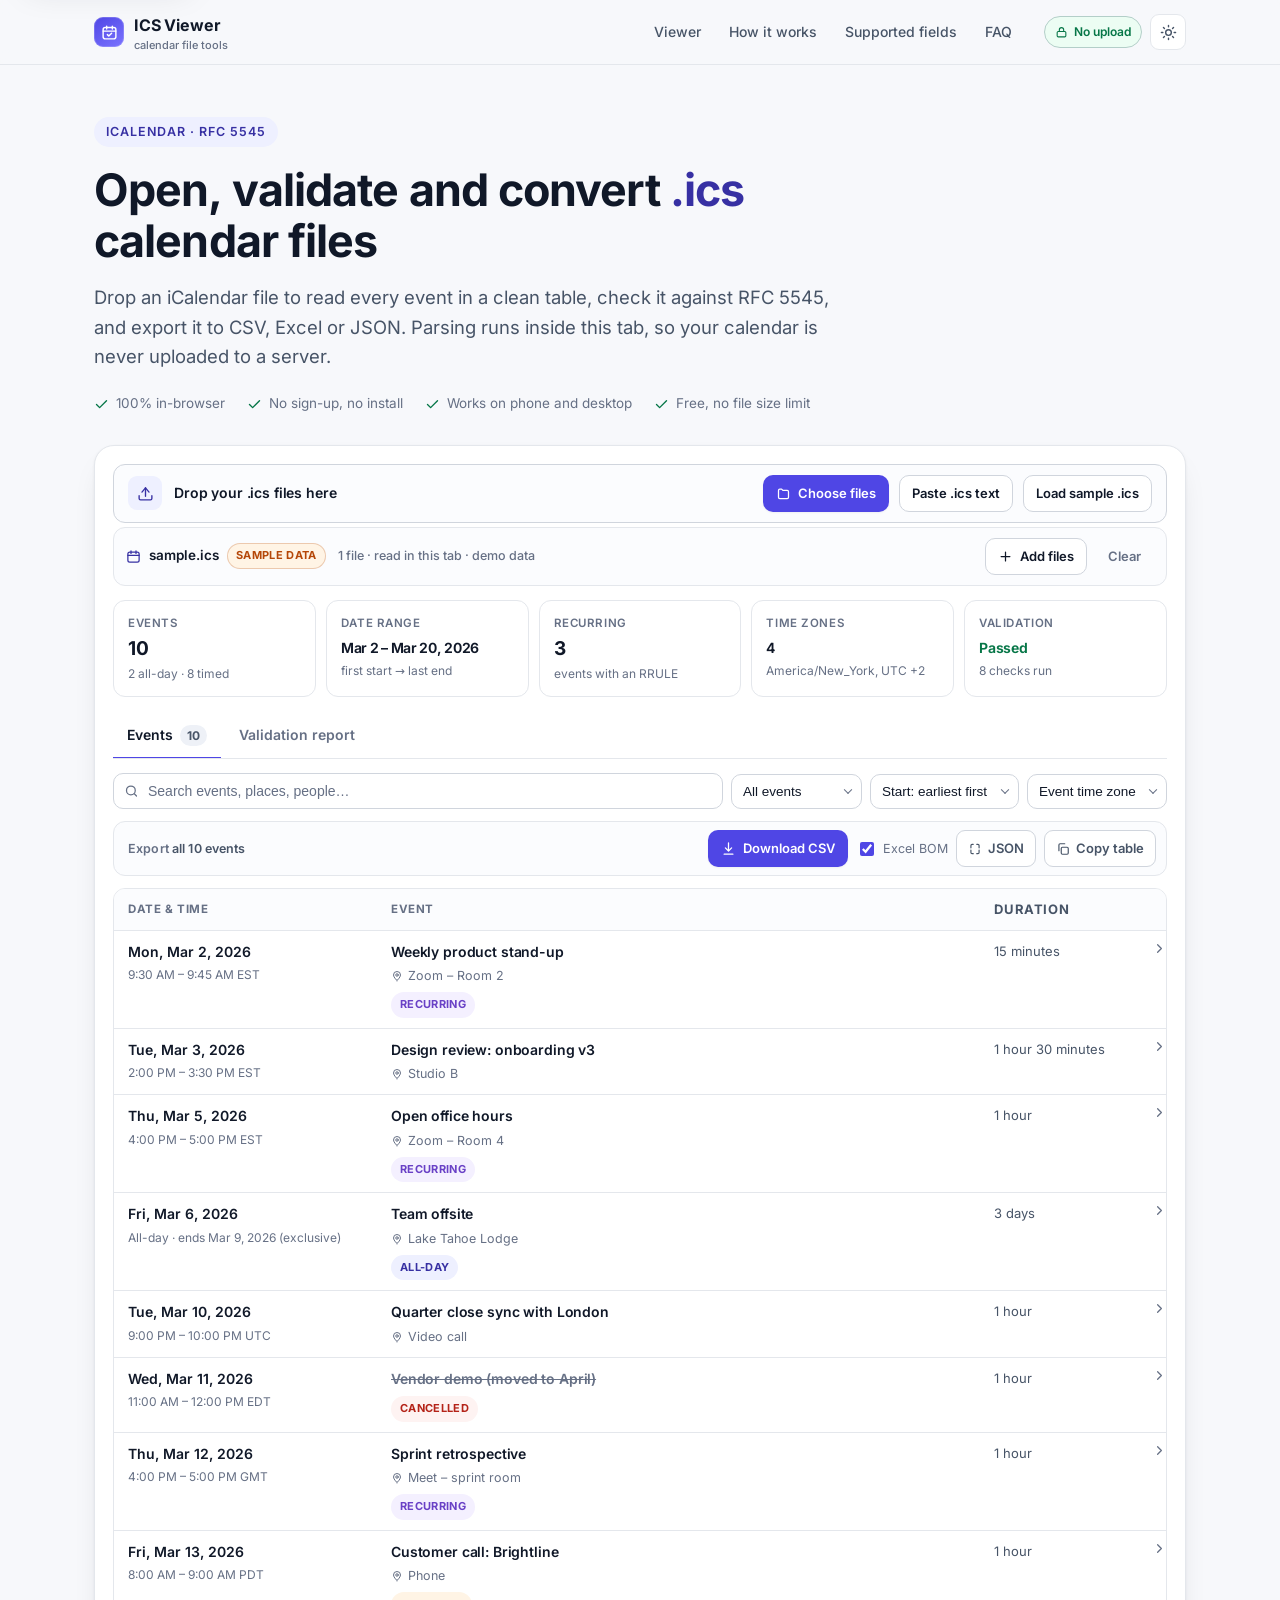
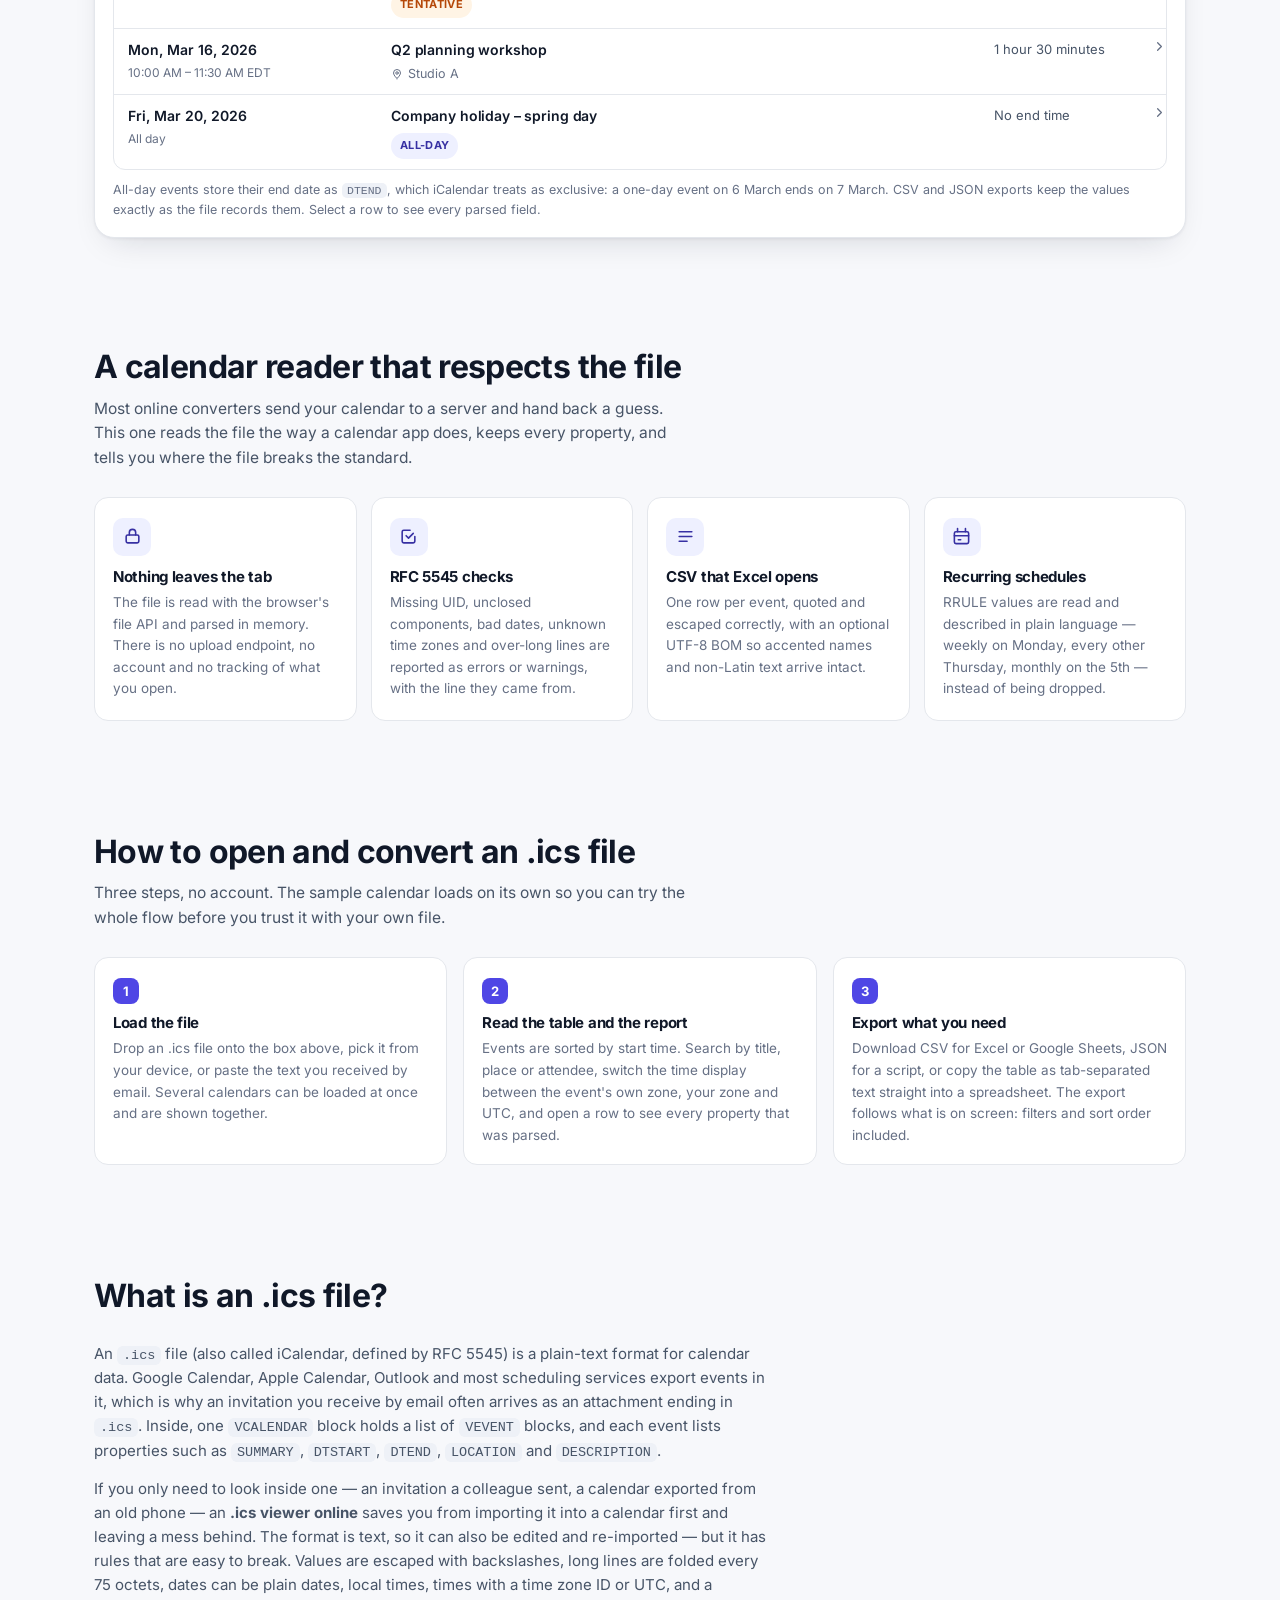
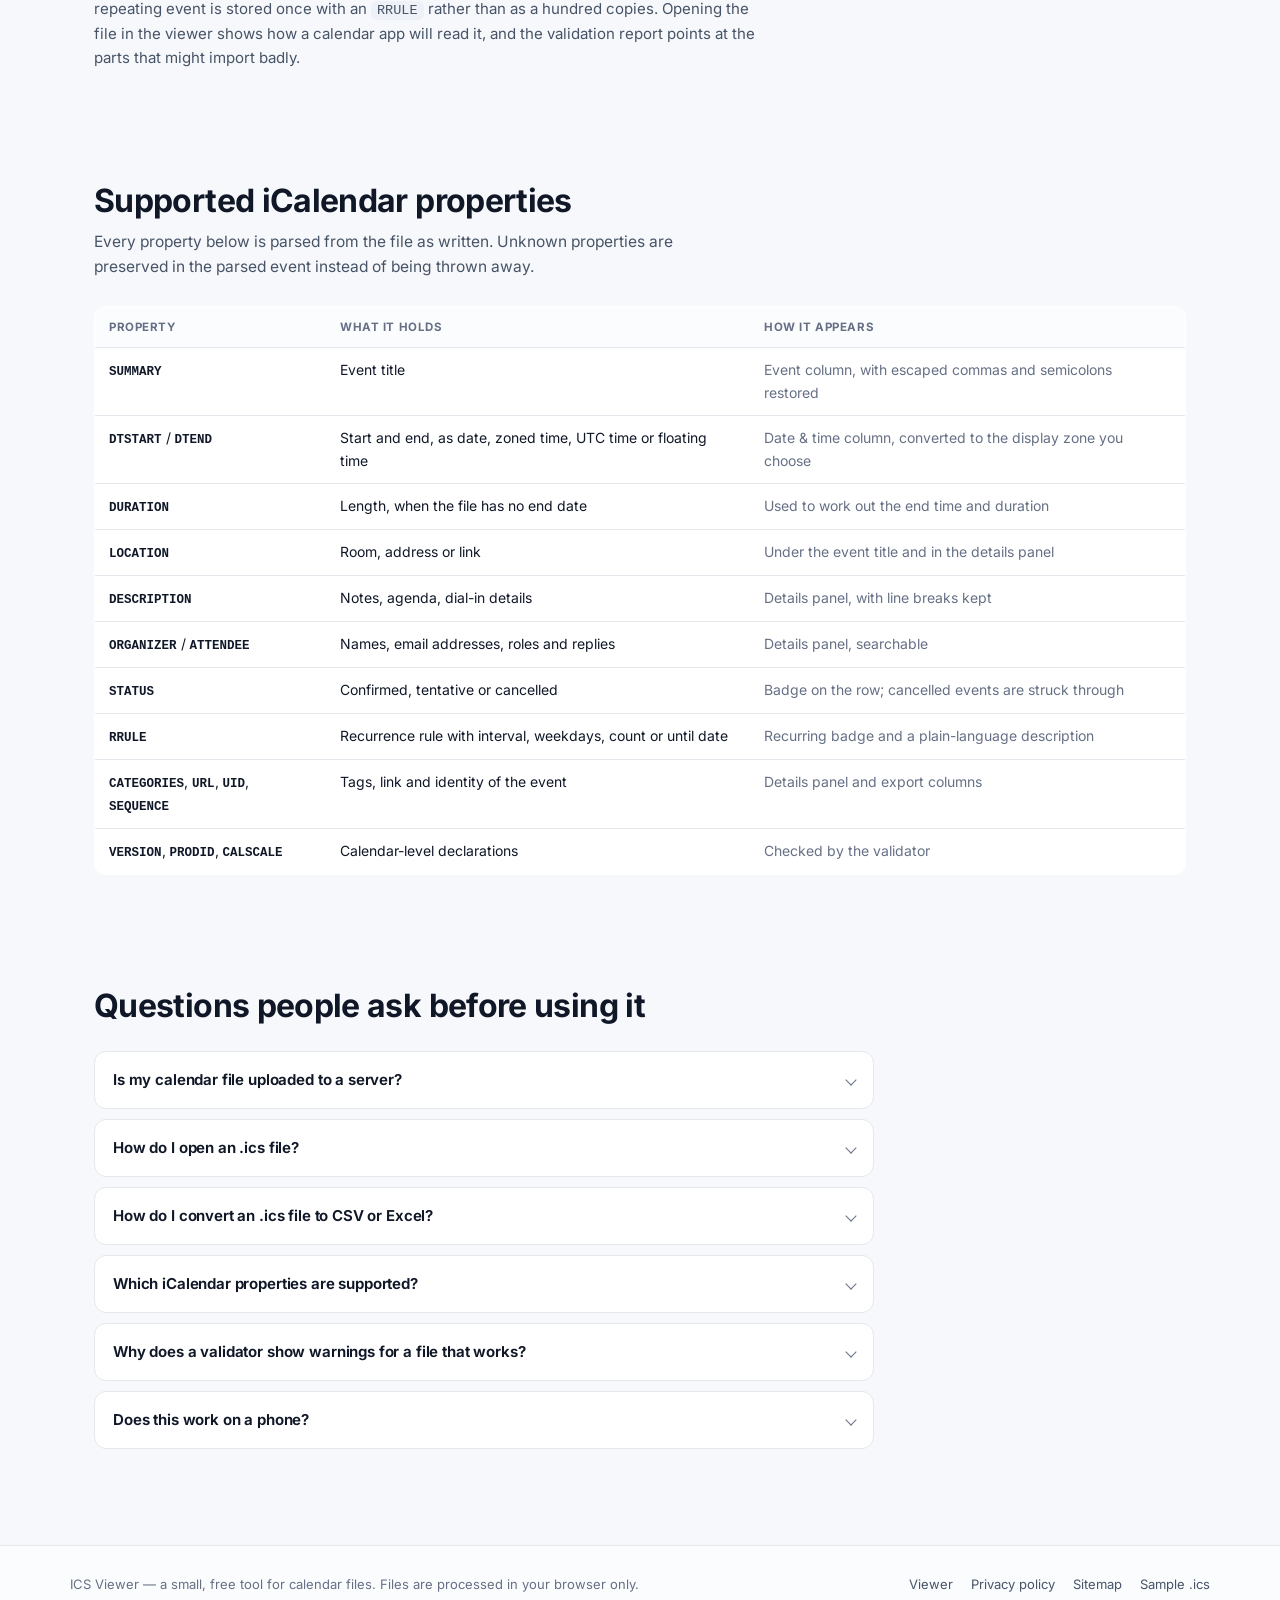
==== index.html @ 4d9de9e8 "ICS Viewer & Converter: static site for GitHub Pages Adds the English .ics viewer / RFC 5545 validat" ====
<!DOCTYPE html>
<html lang="en">
<head>
<meta charset="utf-8">
<meta name="viewport" content="width=device-width, initial-scale=1">
<title>ICS Viewer &amp; Converter — Open .ics Files, Validate and Export to CSV</title>
<meta name="description" content="Free online .ics viewer. Open an iCalendar file in your browser, check it against RFC 5545, and convert every event to CSV, Excel or JSON. Your file is never uploaded.">
<link rel="canonical" href="https://marcj81.github.io/ics-viewer-online/">
<meta name="robots" content="index, follow">
<meta name="color-scheme" content="light dark">
<meta name="theme-color" content="#4f46e5">
<meta property="og:type" content="website">
<meta property="og:site_name" content="ICS Viewer">
<meta property="og:title" content="ICS Viewer &amp; Converter — open, validate and convert .ics files">
<meta property="og:description" content="Read any .ics calendar in a clean table, validate it against RFC 5545 and export to CSV or JSON. Everything runs in your browser.">
<meta property="og:url" content="https://marcj81.github.io/ics-viewer-online/">
<meta name="twitter:card" content="summary">
<meta name="twitter:title" content="ICS Viewer &amp; Converter">
<meta name="twitter:description" content="Open .ics files, validate them and export to CSV — without uploading them anywhere.">
<link rel="icon" href="favicon.svg" type="image/svg+xml">
<link rel="preload" href="assets/fonts/inter-latin.woff2" as="font" type="font/woff2" crossorigin>
<link rel="stylesheet" href="assets/styles.css">
<script type="application/ld+json">
{
  "@context": "https://schema.org",
  "@graph": [
    {
      "@type": "WebApplication",
      "name": "ICS Viewer & Converter",
      "url": "https://marcj81.github.io/ics-viewer-online/",
      "applicationCategory": "BusinessApplication",
      "operatingSystem": "Any browser",
      "browserRequirements": "Requires JavaScript",
      "description": "Open, validate and convert .ics (iCalendar) calendar files in the browser. View events in a table, check RFC 5545 conformance and export to CSV, Excel or JSON without uploading the file.",
      "offers": { "@type": "Offer", "price": "0", "priceCurrency": "USD" },
      "featureList": [
        "Open and read .ics files locally",
        "RFC 5545 validation report",
        "Convert ICS to CSV, Excel and JSON",
        "Recurring event (RRULE) support",
        "Time zone aware date parsing",
        "Multi-file and multi-event support"
      ]
    },
    {
      "@type": "FAQPage",
      "mainEntity": [
        {
          "@type": "Question",
          "name": "Is my calendar file uploaded to a server?",
          "acceptedAnswer": {
            "@type": "Answer",
            "text": "No. The file is read with the browser's own file API and parsed in memory on this page. Nothing is sent to a server, stored or logged, and the tool keeps working if you go offline after the page has loaded."
          }
        },
        {
          "@type": "Question",
          "name": "How do I open an .ics file?",
          "acceptedAnswer": {
            "@type": "Answer",
            "text": "Drop the file onto the box above, choose it from your device, or paste the file's text. Every event appears in a table with its start and end time, location, description, organiser and recurrence rule."
          }
        },
        {
          "@type": "Question",
          "name": "How do I convert an .ics file to CSV or Excel?",
          "acceptedAnswer": {
            "@type": "Answer",
            "text": "Load the file, then press Download CSV. The file is written with UTF-8 and an optional byte-order mark, so Excel opens accented characters and non-Latin text correctly. Each event becomes one row with start, end, UTC times, time zone, summary, location and description."
          }
        },
        {
          "@type": "Question",
          "name": "Which iCalendar properties are supported?",
          "acceptedAnswer": {
            "@type": "Answer",
            "text": "VEVENT properties including SUMMARY, DTSTART, DTEND, DURATION, LOCATION, DESCRIPTION, ORGANIZER, ATTENDEE, STATUS, RRULE, CATEGORIES, URL and UID are read, together with the calendar's VERSION, PRODID and CALSCALE. Date values with a time zone, UTC values, all-day dates, folded lines and escaped characters are handled."
          }
        },
        {
          "@type": "Question",
          "name": "Why does a validator show warnings for a file that works?",
          "acceptedAnswer": {
            "@type": "Answer",
            "text": "Calendar apps are forgiving, so a file can open everywhere and still break the specification. Missing UID or DTSTAMP values, lines longer than 75 octets and unknown time zone IDs are common warnings that can cause duplicates or wrong times after an import."
          }
        },
        {
          "@type": "Question",
          "name": "Does this work on a phone?",
          "acceptedAnswer": {
            "@type": "Answer",
            "text": "Yes. The layout switches to a card list on narrow screens, and the export buttons work the same way in mobile Safari and Chrome."
          }
        }
      ]
    }
  ]
}
</script>
</head>
<body>
<a class="skip-link" href="#converter">Skip to the converter</a>

<header class="site-header">
  <div class="wrap header-inner">
    <a class="brand" href="./" aria-label="ICS Viewer home">
      <span class="brand-mark" aria-hidden="true">
        <svg viewBox="0 0 24 24" fill="none" stroke="currentColor" stroke-width="2" stroke-linecap="round" stroke-linejoin="round"><rect x="3" y="5" width="18" height="16" rx="3"/><path d="M8 3v4M16 3v4M3 10h18"/><path d="m9 15 2 2 4-4"/></svg>
      </span>
      <span>ICS Viewer<small>calendar file tools</small></span>
    </a>
    <nav class="site-nav" aria-label="Main navigation">
      <a href="#converter">Viewer</a>
      <a href="#how-it-works">How it works</a>
      <a href="#properties">Supported fields</a>
      <a href="#faq">FAQ</a>
    </nav>
    <div class="header-actions">
      <span class="privacy-pill" title="Files are processed in this browser tab only">
        <svg viewBox="0 0 24 24" fill="none" stroke="currentColor" stroke-width="2" stroke-linecap="round" stroke-linejoin="round" aria-hidden="true"><rect x="4" y="10" width="16" height="10" rx="2"/><path d="M8 10V7a4 4 0 0 1 8 0v3"/></svg>
        <span>No upload</span>
      </span>
      <button class="icon-btn" id="theme-toggle" type="button" aria-label="Switch colour theme" title="Switch colour theme">
        <svg viewBox="0 0 24 24" fill="none" stroke="currentColor" stroke-width="2" stroke-linecap="round" stroke-linejoin="round" aria-hidden="true"><circle cx="12" cy="12" r="4"/><path d="M12 2v2M12 20v2M4.9 4.9l1.4 1.4M17.7 17.7l1.4 1.4M2 12h2M20 12h2M4.9 19.1l1.4-1.4M17.7 6.3l1.4-1.4"/></svg>
      </button>
    </div>
  </div>
</header>

<main>
  <section class="hero wrap" id="converter">
    <p class="eyebrow">iCalendar · RFC 5545</p>
    <h1>Open, validate and convert <span class="hl">.ics</span> calendar files</h1>
    <p class="lede">
      Drop an iCalendar file to read every event in a clean table, check it against RFC 5545, and
      export it to CSV, Excel or JSON. Parsing runs inside this tab, so your calendar is never
      uploaded to a server.
    </p>
    <ul class="hero-points">
      <li><svg viewBox="0 0 24 24" fill="none" stroke="currentColor" stroke-width="2.2" stroke-linecap="round" stroke-linejoin="round" aria-hidden="true"><path d="m4 12 5 5L20 6"/></svg>100% in-browser</li>
      <li><svg viewBox="0 0 24 24" fill="none" stroke="currentColor" stroke-width="2.2" stroke-linecap="round" stroke-linejoin="round" aria-hidden="true"><path d="m4 12 5 5L20 6"/></svg>No sign-up, no install</li>
      <li><svg viewBox="0 0 24 24" fill="none" stroke="currentColor" stroke-width="2.2" stroke-linecap="round" stroke-linejoin="round" aria-hidden="true"><path d="m4 12 5 5L20 6"/></svg>Works on phone and desktop</li>
      <li><svg viewBox="0 0 24 24" fill="none" stroke="currentColor" stroke-width="2.2" stroke-linecap="round" stroke-linejoin="round" aria-hidden="true"><path d="m4 12 5 5L20 6"/></svg>Free, no file size limit</li>
    </ul>

    <div class="tool-card">
      <div class="dropzone" id="dropzone">
        <div class="dropzone-icon" aria-hidden="true">
          <svg viewBox="0 0 24 24" fill="none" stroke="currentColor" stroke-width="1.9" stroke-linecap="round" stroke-linejoin="round"><path d="M21 15v4a2 2 0 0 1-2 2H5a2 2 0 0 1-2-2v-4"/><path d="M7 10l5-6 5 6"/><path d="M12 4v12"/></svg>
        </div>
        <p class="dz-title">Drop your .ics files here</p>
        <p class="dz-sub">or <strong>browse</strong> — several files and multi-event calendars are supported</p>
        <div class="dz-actions">
          <button class="btn btn-primary" id="browse-btn" type="button">
            <svg viewBox="0 0 24 24" fill="none" stroke="currentColor" stroke-width="2" stroke-linecap="round" stroke-linejoin="round" aria-hidden="true"><path d="M4 7a2 2 0 0 1 2-2h3l2 2h7a2 2 0 0 1 2 2v9a2 2 0 0 1-2 2H6a2 2 0 0 1-2-2z"/></svg>
            Choose files
          </button>
          <button class="btn btn-outline" id="paste-btn" type="button">Paste .ics text</button>
          <button class="btn btn-outline" id="sample-btn" type="button">Load sample .ics</button>
        </div>
        <p class="dz-hint">.ics · .ical · .txt · text/calendar</p>
        <input type="file" id="file-input" accept=".ics,.ical,.txt,text/calendar,text/plain" multiple hidden aria-label="Choose .ics calendar files">
      </div>

      <div class="paste-panel" id="paste-panel" hidden>
        <label for="paste-input">Paste the contents of an .ics file</label>
        <textarea id="paste-input" spellcheck="false" placeholder="BEGIN:VCALENDAR&#10;VERSION:2.0&#10;PRODID:-//Example//Calendar//EN&#10;BEGIN:VEVENT&#10;UID:1@example.com&#10;DTSTAMP:20260301T120000Z&#10;DTSTART:20260302T090000Z&#10;SUMMARY:Team stand-up&#10;END:VEVENT&#10;END:VCALENDAR"></textarea>
        <div class="paste-actions">
          <button class="btn btn-primary" id="paste-parse" type="button">Read calendar</button>
          <button class="btn btn-ghost" id="paste-cancel" type="button">Cancel</button>
        </div>
      </div>

      <div class="empty-state" id="empty-state" hidden>
        <h3>No calendar loaded</h3>
        <p>Choose a file, paste the text of an .ics file, or try the sample calendar to see how the table and the validation report look.</p>
        <button class="btn btn-outline btn-small" id="empty-sample" type="button">Load sample .ics</button>
      </div>

      <div id="results" aria-live="polite">
        <div class="source-bar">
          <span class="source-chip">
            <svg viewBox="0 0 24 24" fill="none" stroke="currentColor" stroke-width="2" stroke-linecap="round" stroke-linejoin="round" aria-hidden="true"><rect x="3" y="5" width="18" height="16" rx="3"/><path d="M8 3v4M16 3v4M3 10h18"/></svg>
            <span class="file-label" id="source-name">sample.ics</span>
            <span class="badge badge-sample" id="sample-badge" hidden>Sample data</span>
          </span>
          <span class="source-meta" id="source-meta"></span>
          <span class="source-actions">
            <button class="btn btn-outline btn-small" id="add-files" type="button">
              <svg viewBox="0 0 24 24" fill="none" stroke="currentColor" stroke-width="2" stroke-linecap="round" stroke-linejoin="round" aria-hidden="true"><path d="M12 5v14M5 12h14"/></svg>
              Add files
            </button>
            <button class="btn btn-ghost btn-small btn-quiet" id="clear-all" type="button">Clear</button>
          </span>
        </div>

        <div class="stat-grid">
          <div class="stat">
            <span class="stat-label">Events</span>
            <span class="stat-value" id="stat-events">0</span>
            <span class="stat-sub" id="stat-events-sub"></span>
          </div>
          <div class="stat">
            <span class="stat-label">Date range</span>
            <span class="stat-value small" id="stat-range">—</span>
            <span class="stat-sub" id="stat-range-sub"></span>
          </div>
          <div class="stat">
            <span class="stat-label">Recurring</span>
            <span class="stat-value" id="stat-recurring">0</span>
            <span class="stat-sub">events with an RRULE</span>
          </div>
          <div class="stat">
            <span class="stat-label">Time zones</span>
            <span class="stat-value small" id="stat-zones">—</span>
            <span class="stat-sub" id="stat-zones-sub"></span>
          </div>
          <div class="stat">
            <span class="stat-label">Validation</span>
            <span class="stat-value small" id="stat-validation">—</span>
            <span class="stat-sub" id="stat-validation-sub"></span>
          </div>
        </div>

        <div class="result-tabs" role="tablist" aria-label="Results">
          <button role="tab" id="tab-events" aria-selected="true" aria-controls="panel-events" type="button">
            Events <span class="count" id="tab-events-count">0</span>
          </button>
          <button role="tab" id="tab-validation" aria-selected="false" aria-controls="panel-validation" type="button" tabindex="-1">
            Validation report <span class="count" id="tab-validation-count">0</span>
          </button>
        </div>

        <div id="panel-events" role="tabpanel" aria-labelledby="tab-events">
          <div class="toolbar">
            <div class="search">
              <svg viewBox="0 0 24 24" fill="none" stroke="currentColor" stroke-width="2" stroke-linecap="round" stroke-linejoin="round" aria-hidden="true"><circle cx="11" cy="11" r="7"/><path d="m20 20-3.5-3.5"/></svg>
              <input id="search" type="search" placeholder="Search events, places, people…" aria-label="Search events" autocomplete="off">
            </div>
            <span class="select-wrap">
              <select id="filter" aria-label="Filter events">
                <option value="all">All events</option>
                <option value="timed">Timed only</option>
                <option value="allday">All-day only</option>
                <option value="recurring">Recurring only</option>
                <option value="cancelled">Cancelled</option>
              </select>
            </span>
            <span class="select-wrap">
              <select id="sort" aria-label="Sort events">
                <option value="start-asc">Start: earliest first</option>
                <option value="start-desc">Start: latest first</option>
                <option value="summary-asc">Summary: A–Z</option>
                <option value="summary-desc">Summary: Z–A</option>
                <option value="duration-desc">Longest first</option>
              </select>
            </span>
            <span class="select-wrap">
              <select id="tz-mode" aria-label="Time display">
                <option value="event">Event time zone</option>
                <option value="local">My time zone</option>
                <option value="utc">UTC</option>
              </select>
            </span>
          </div>

          <div class="export-bar">
            <span class="export-label">Export <span id="export-scope">all events</span></span>
            <div class="export-group">
              <button class="btn btn-primary btn-small" id="export-csv" type="button">
                <svg viewBox="0 0 24 24" fill="none" stroke="currentColor" stroke-width="2" stroke-linecap="round" stroke-linejoin="round" aria-hidden="true"><path d="M12 3v12"/><path d="m7 11 5 5 5-5"/><path d="M5 21h14"/></svg>
                Download CSV
              </button>
              <label class="bom-check" title="Adds a UTF-8 byte-order mark so Excel reads accents and non-Latin text correctly"><input type="checkbox" id="csv-bom" checked> Excel BOM</label>
              <button class="icon-action" id="export-json" type="button">
                <svg viewBox="0 0 24 24" fill="none" stroke="currentColor" stroke-width="2" stroke-linecap="round" stroke-linejoin="round" aria-hidden="true"><path d="M9 4H7a2 2 0 0 0-2 2v4M9 20H7a2 2 0 0 1-2-2v-4M15 4h2a2 2 0 0 1 2 2v4M15 20h2a2 2 0 0 0 2-2v-4"/></svg>
                JSON
              </button>
              <button class="icon-action" id="copy-tsv" type="button">
                <svg viewBox="0 0 24 24" fill="none" stroke="currentColor" stroke-width="2" stroke-linecap="round" stroke-linejoin="round" aria-hidden="true"><rect x="9" y="9" width="12" height="12" rx="2"/><path d="M5 15V5a2 2 0 0 1 2-2h8"/></svg>
                Copy table
              </button>
            </div>
          </div>

          <div class="table-wrap">
            <table class="events" id="events-table">
              <thead>
                <tr>
                  <th class="col-when" scope="col">Date &amp; time</th>
                  <th class="col-event" scope="col">Event</th>
                  <th class="col-duration" scope="col">Duration</th>
                  <th class="col-calendar" scope="col">Calendar</th>
                  <th class="row-end" scope="col"><span class="sr-only">Details</span></th>
                </tr>
              </thead>
              <tbody id="events-body"></tbody>
            </table>
          </div>
          <ul class="event-cards" id="event-cards"></ul>

          <p class="table-note" id="table-note">
            All-day events store their end date as <code>DTEND</code>, which iCalendar treats as exclusive:
            a one-day event on 6 March ends on 7 March. CSV and JSON exports keep the values exactly as the
            file records them. Select a row to see every parsed field.
          </p>
        </div>

        <div id="panel-validation" role="tabpanel" aria-labelledby="tab-validation" hidden>
          <div id="validation-summary"></div>
          <ul class="val-list" id="validation-list"></ul>
        </div>
      </div>
    </div>
  </section>

  <section class="section wrap" id="features">
    <div class="section-head">
      <h2>A calendar reader that respects the file</h2>
      <p>Most online converters send your calendar to a server and hand back a guess. This one reads the
        file the way a calendar app does, keeps every property, and tells you where the file breaks the standard.</p>
    </div>
    <div class="feature-grid">
      <article class="feature">
        <div class="feature-icon" aria-hidden="true"><svg viewBox="0 0 24 24" fill="none" stroke="currentColor" stroke-width="2" stroke-linecap="round" stroke-linejoin="round"><rect x="4" y="10" width="16" height="10" rx="2"/><path d="M8 10V7a4 4 0 0 1 8 0v3"/></svg></div>
        <h3>Nothing leaves the tab</h3>
        <p>The file is read with the browser's file API and parsed in memory. There is no upload endpoint, no account and no tracking of what you open.</p>
      </article>
      <article class="feature">
        <div class="feature-icon" aria-hidden="true"><svg viewBox="0 0 24 24" fill="none" stroke="currentColor" stroke-width="2" stroke-linecap="round" stroke-linejoin="round"><path d="M9 11l3 3 6-6"/><path d="M20 12v6a2 2 0 0 1-2 2H6a2 2 0 0 1-2-2V6a2 2 0 0 1 2-2h8"/></svg></div>
        <h3>RFC 5545 checks</h3>
        <p>Missing UID, unclosed components, bad dates, unknown time zones and over-long lines are reported as errors or warnings, with the line they came from.</p>
      </article>
      <article class="feature">
        <div class="feature-icon" aria-hidden="true"><svg viewBox="0 0 24 24" fill="none" stroke="currentColor" stroke-width="2" stroke-linecap="round" stroke-linejoin="round"><path d="M4 6h16M4 12h16M4 18h10"/></svg></div>
        <h3>CSV that Excel opens</h3>
        <p>One row per event, quoted and escaped correctly, with an optional UTF-8 BOM so accented names and non-Latin text arrive intact.</p>
      </article>
      <article class="feature">
        <div class="feature-icon" aria-hidden="true"><svg viewBox="0 0 24 24" fill="none" stroke="currentColor" stroke-width="2" stroke-linecap="round" stroke-linejoin="round"><path d="M17 2v4M7 2v4"/><rect x="3" y="6" width="18" height="15" rx="2"/><path d="M3 11h18M8 16h3"/></svg></div>
        <h3>Recurring schedules</h3>
        <p>RRULE values are read and described in plain language — weekly on Monday, every other Thursday, monthly on the 5th — instead of being dropped.</p>
      </article>
    </div>
  </section>

  <section class="section wrap" id="how-it-works">
    <div class="section-head">
      <h2>How to open and convert an .ics file</h2>
      <p>Three steps, no account. The sample calendar loads on its own so you can try the whole flow before
        you trust it with your own file.</p>
    </div>
    <ol class="steps">
      <li>
        <h3>Load the file</h3>
        <p>Drop an .ics file onto the box above, pick it from your device, or paste the text you received by
          email. Several calendars can be loaded at once and are shown together.</p>
      </li>
      <li>
        <h3>Read the table and the report</h3>
        <p>Events are sorted by start time. Search by title, place or attendee, switch the time display between
          the event's own zone, your zone and UTC, and open a row to see every property that was parsed.</p>
      </li>
      <li>
        <h3>Export what you need</h3>
        <p>Download CSV for Excel or Google Sheets, JSON for a script, or copy the table as tab-separated text
          straight into a spreadsheet. The export follows what is on screen: filters and sort order included.</p>
      </li>
    </ol>
  </section>

  <section class="section wrap" id="what-is-ics">
    <div class="section-head">
      <h2>What is an .ics file?</h2>
    </div>
    <div class="prose">
      <p>An <code>.ics</code> file (also called iCalendar, defined by RFC 5545) is a plain-text format for
        calendar data. Google Calendar, Apple Calendar, Outlook and most scheduling services export events in
        it, which is why an invitation you receive by email often arrives as an attachment ending in
        <code>.ics</code>. Inside, one <code>VCALENDAR</code> block holds a list of <code>VEVENT</code> blocks,
        and each event lists properties such as <code>SUMMARY</code>, <code>DTSTART</code>,
        <code>DTEND</code>, <code>LOCATION</code> and <code>DESCRIPTION</code>.</p>
      <p>If you only need to look inside one — an invitation a colleague sent, a calendar exported from an
        old phone — an <strong>.ics viewer online</strong> saves you from importing it into a calendar first and
        leaving a mess behind. The format is text, so it can also be edited and re-imported — but it has rules
        that are easy to break.
        Values are escaped with backslashes, long lines are folded every 75 octets, dates can be plain dates,
        local times, times with a time zone ID or UTC, and a repeating event is stored once with an
        <code>RRULE</code> rather than as a hundred copies. Opening the file in the viewer shows how a calendar
        app will read it, and the validation report points at the parts that might import badly.</p>
    </div>
  </section>

  <section class="section wrap" id="properties">
    <div class="section-head">
      <h2>Supported iCalendar properties</h2>
      <p>Every property below is parsed from the file as written. Unknown properties are preserved in the
        parsed event instead of being thrown away.</p>
    </div>
    <table class="props-table">
      <caption class="sr-only">iCalendar properties read by this viewer</caption>
      <thead>
        <tr><th scope="col">Property</th><th scope="col">What it holds</th><th scope="col">How it appears</th></tr>
      </thead>
      <tbody>
        <tr><td><code>SUMMARY</code></td><td>Event title</td><td>Event column, with escaped commas and semicolons restored</td></tr>
        <tr><td><code>DTSTART</code> / <code>DTEND</code></td><td>Start and end, as date, zoned time, UTC time or floating time</td><td>Date &amp; time column, converted to the display zone you choose</td></tr>
        <tr><td><code>DURATION</code></td><td>Length, when the file has no end date</td><td>Used to work out the end time and duration</td></tr>
        <tr><td><code>LOCATION</code></td><td>Room, address or link</td><td>Under the event title and in the details panel</td></tr>
        <tr><td><code>DESCRIPTION</code></td><td>Notes, agenda, dial-in details</td><td>Details panel, with line breaks kept</td></tr>
        <tr><td><code>ORGANIZER</code> / <code>ATTENDEE</code></td><td>Names, email addresses, roles and replies</td><td>Details panel, searchable</td></tr>
        <tr><td><code>STATUS</code></td><td>Confirmed, tentative or cancelled</td><td>Badge on the row; cancelled events are struck through</td></tr>
        <tr><td><code>RRULE</code></td><td>Recurrence rule with interval, weekdays, count or until date</td><td>Recurring badge and a plain-language description</td></tr>
        <tr><td><code>CATEGORIES</code>, <code>URL</code>, <code>UID</code>, <code>SEQUENCE</code></td><td>Tags, link and identity of the event</td><td>Details panel and export columns</td></tr>
        <tr><td><code>VERSION</code>, <code>PRODID</code>, <code>CALSCALE</code></td><td>Calendar-level declarations</td><td>Checked by the validator</td></tr>
      </tbody>
    </table>
  </section>

  <section class="section wrap" id="faq">
    <div class="section-head">
      <h2>Questions people ask before using it</h2>
    </div>
    <div class="faq-list">
      <details class="faq-item">
        <summary>Is my calendar file uploaded to a server?</summary>
        <p>No. The file is read with the browser's own file API and parsed in memory on this page. Nothing is
          sent to a server, stored or logged, and the tool keeps working if you go offline after the page has
          loaded.</p>
      </details>
      <details class="faq-item">
        <summary>How do I open an .ics file?</summary>
        <p>Drop the file onto the box above, choose it from your device, or paste the file's text. Every event
          appears in a table with its start and end time, location, description, organiser and recurrence rule.</p>
      </details>
      <details class="faq-item">
        <summary>How do I convert an .ics file to CSV or Excel?</summary>
        <p>Load the file, then press Download CSV. The file is written with UTF-8 and an optional byte-order
          mark, so Excel opens accented characters and non-Latin text correctly. Each event becomes one row
          with start, end, UTC times, time zone, summary, location and description.</p>
      </details>
      <details class="faq-item">
        <summary>Which iCalendar properties are supported?</summary>
        <p>VEVENT properties including SUMMARY, DTSTART, DTEND, DURATION, LOCATION, DESCRIPTION, ORGANIZER,
          ATTENDEE, STATUS, RRULE, CATEGORIES, URL and UID are read, together with the calendar's VERSION,
          PRODID and CALSCALE. Date values with a time zone, UTC values, all-day dates, folded lines and
          escaped characters are handled.</p>
      </details>
      <details class="faq-item">
        <summary>Why does a validator show warnings for a file that works?</summary>
        <p>Calendar apps are forgiving, so a file can open everywhere and still break the specification.
          Missing UID or DTSTAMP values, lines longer than 75 octets and unknown time zone IDs are common
          warnings that can cause duplicates or wrong times after an import.</p>
      </details>
      <details class="faq-item">
        <summary>Does this work on a phone?</summary>
        <p>Yes. The layout switches to a card list on narrow screens, and the export buttons work the same way
          in mobile Safari and Chrome.</p>
      </details>
    </div>
  </section>
</main>

<footer class="site-footer">
  <div class="footer-inner">
    <p>ICS Viewer — a small, free tool for calendar files. Files are processed in your browser only.</p>
    <nav class="footer-links" aria-label="Footer">
      <a href="#converter">Viewer</a>
      <a href="privacy.html">Privacy policy</a>
      <a href="sitemap.xml">Sitemap</a>
      <a href="sample.ics" download>Sample .ics</a>
    </nav>
  </div>
</footer>

<dialog class="event-dialog" id="event-dialog" aria-labelledby="dialog-title">
  <div class="dialog-head">
    <div>
      <h3 id="dialog-title">Event</h3>
      <div class="badges" id="dialog-badges"></div>
    </div>
    <button class="dialog-close" id="dialog-close" type="button" aria-label="Close details">
      <svg viewBox="0 0 24 24" fill="none" stroke="currentColor" stroke-width="2" stroke-linecap="round" stroke-linejoin="round" aria-hidden="true"><path d="M6 6l12 12M18 6 6 18"/></svg>
    </button>
  </div>
  <div class="dialog-body" id="dialog-body"></div>
</dialog>

<div class="toast" id="toast" role="status" aria-live="polite"></div>

<noscript>
  <p style="padding:16px 24px;background:#fff4e5;color:#b54708;text-align:center">
    This viewer reads calendar files in your browser, so it needs JavaScript. Nothing is uploaded either way.
  </p>
</noscript>

<script src="assets/ics-core.js"></script>
<script src="assets/app.js"></script>
</body>
</html>
---- assets/styles.css ----
/* ==========================================================================
   ICS Viewer & Converter — styles
   Hand-written CSS, no frameworks, no external fonts.
   ========================================================================== */

/* Self-hosted variable font (SIL Open Font License). No CDN: served from this folder. */
@font-face {
  font-family: "Inter";
  font-style: normal;
  font-weight: 400 700;
  font-display: swap;
  src: url("fonts/inter-latin.woff2") format("woff2");
  unicode-range: U+0000-00FF, U+0131, U+0152-0153, U+02BB-02BC, U+02C6, U+02DA, U+02DC,
    U+0304, U+0308, U+0329, U+2000-206F, U+20AC, U+2122, U+2191, U+2193, U+2212, U+2215, U+FEFF, U+FFFD;
}
@font-face {
  font-family: "Inter";
  font-style: normal;
  font-weight: 400 700;
  font-display: swap;
  src: url("fonts/inter-latin-ext.woff2") format("woff2");
  unicode-range: U+0100-02BA, U+02BD-02C5, U+02C7-02CC, U+02CE-02D7, U+02DD-02FF, U+0304,
    U+0308, U+0329, U+1D00-1DBF, U+1E00-1E9F, U+1EF2-1EFF, U+2020, U+20A0-20AB, U+20AD-20C4, U+2113,
    U+2C60-2C7F, U+A720-A7FF;
}

:root {
  --bg: #f7f8fb;
  --bg-soft: #eef1f7;
  --surface: #ffffff;
  --surface-2: #fbfcfe;
  --text: #101828;
  --text-soft: #475467;
  --muted: #667085;
  --border: #e4e7ec;
  --border-strong: #d0d5dd;
  --accent: #4f46e5;
  --accent-hover: #4338ca;
  --accent-soft: #eef0ff;
  --accent-text: #3730a3;
  --teal: #0f766e;
  --teal-soft: #e6f6f3;
  --amber: #b54708;
  --amber-soft: #fff4e5;
  --red: #b42318;
  --red-soft: #fef3f2;
  --green: #067647;
  --green-soft: #ecfdf3;
  --violet: #6941c6;
  --violet-soft: #f4f0ff;
  --shadow-sm: 0 1px 2px rgba(16, 24, 40, 0.05);
  --shadow-md: 0 1px 3px rgba(16, 24, 40, 0.06), 0 14px 34px -16px rgba(16, 24, 40, 0.18);
  --radius: 14px;
  --radius-lg: 20px;
  --font: "Inter", system-ui, -apple-system, BlinkMacSystemFont, "Segoe UI", Roboto,
    "Helvetica Neue", Arial, "Liberation Sans", "Noto Sans", "Apple SD Gothic Neo", "Noto Sans KR", sans-serif;
  --mono: ui-monospace, SFMono-Regular, "SF Mono", Menlo, Consolas, "Liberation Mono", monospace;
  --max: 1140px;
}

:root[data-theme="dark"],
:root:not([data-theme="light"]) {
  color-scheme: light;
}

@media (prefers-color-scheme: dark) {
  :root:not([data-theme="light"]) {
    --bg: #0b0f19;
    --bg-soft: #111827;
    --surface: #111827;
    --surface-2: #0f1523;
    --text: #f3f5f9;
    --text-soft: #c3cad6;
    --muted: #98a2b3;
    --border: #222b3a;
    --border-strong: #2f3a4c;
    --accent: #8b83ff;
    --accent-hover: #a29bff;
    --accent-soft: #1c1b3a;
    --accent-text: #c7c2ff;
    --teal: #5eead4;
    --teal-soft: #102a28;
    --amber: #fdb022;
    --amber-soft: #2a1f0c;
    --red: #fda29b;
    --red-soft: #2b1412;
    --green: #75e0a7;
    --green-soft: #0d2419;
    --violet: #c3b5fd;
    --violet-soft: #1e1a33;
    --shadow-sm: 0 1px 2px rgba(0, 0, 0, 0.4);
    --shadow-md: 0 1px 3px rgba(0, 0, 0, 0.5), 0 18px 40px -18px rgba(0, 0, 0, 0.8);
    color-scheme: dark;
  }
}

:root[data-theme="dark"] {
  --bg: #0b0f19;
  --bg-soft: #111827;
  --surface: #111827;
  --surface-2: #0f1523;
  --text: #f3f5f9;
  --text-soft: #c3cad6;
  --muted: #98a2b3;
  --border: #222b3a;
  --border-strong: #2f3a4c;
  --accent: #8b83ff;
  --accent-hover: #a29bff;
  --accent-soft: #1c1b3a;
  --accent-text: #c7c2ff;
  --teal: #5eead4;
  --teal-soft: #102a28;
  --amber: #fdb022;
  --amber-soft: #2a1f0c;
  --red: #fda29b;
  --red-soft: #2b1412;
  --green: #75e0a7;
  --green-soft: #0d2419;
  --violet: #c3b5fd;
  --violet-soft: #1e1a33;
  --shadow-sm: 0 1px 2px rgba(0, 0, 0, 0.4);
  --shadow-md: 0 1px 3px rgba(0, 0, 0, 0.5), 0 18px 40px -18px rgba(0, 0, 0, 0.8);
  color-scheme: dark;
}

*,
*::before,
*::after { box-sizing: border-box; }

[hidden] { display: none !important; }

html { -webkit-text-size-adjust: 100%; scroll-behavior: smooth; scroll-padding-top: 76px; }
@media (prefers-reduced-motion: reduce) {
  html { scroll-behavior: auto; }
  * { animation-duration: 0.001ms !important; transition-duration: 0.001ms !important; }
}

body {
  margin: 0;
  background: var(--bg);
  color: var(--text);
  font-family: var(--font);
  font-size: 16px;
  line-height: 1.6;
  -webkit-font-smoothing: antialiased;
}

h1, h2, h3, h4 { margin: 0; font-weight: 700; letter-spacing: -0.02em; line-height: 1.2; }
p { margin: 0; }
a { color: var(--accent-text); text-decoration: none; }
a:hover { text-decoration: underline; }
svg { display: block; }
button { font: inherit; color: inherit; }
:focus-visible {
  outline: 2px solid var(--accent);
  outline-offset: 2px;
  border-radius: 6px;
}

.wrap {
  width: 100%;
  max-width: var(--max);
  margin: 0 auto;
  padding: 0 24px;
}

.sr-only {
  position: absolute;
  width: 1px;
  height: 1px;
  padding: 0;
  margin: -1px;
  overflow: hidden;
  clip: rect(0 0 0 0);
  white-space: nowrap;
  border: 0;
}

.skip-link {
  position: absolute;
  left: 12px;
  top: -60px;
  z-index: 60;
  background: var(--surface);
  color: var(--text);
  padding: 10px 16px;
  border-radius: 10px;
  border: 1px solid var(--border);
  box-shadow: var(--shadow-md);
  transition: top 0.15s ease;
}
.skip-link:focus { top: 12px; }

/* ---------------------------------------------------------------- Header */

.site-header {
  position: sticky;
  top: 0;
  z-index: 40;
  backdrop-filter: saturate(160%) blur(10px);
  background: var(--bg);
  background: color-mix(in srgb, var(--bg) 82%, transparent);
  border-bottom: 1px solid var(--border);
}

.header-inner {
  display: flex;
  align-items: center;
  gap: 20px;
  height: 64px;
}

.brand {
  display: inline-flex;
  align-items: center;
  gap: 10px;
  font-weight: 700;
  font-size: 16px;
  letter-spacing: -0.01em;
  color: var(--text);
  white-space: nowrap;
}
.brand:hover { text-decoration: none; }
.brand-mark {
  width: 30px;
  height: 30px;
  border-radius: 9px;
  display: grid;
  place-items: center;
  background: linear-gradient(145deg, var(--accent), #7b74ff);
  color: #fff;
  box-shadow: inset 0 0 0 1px rgba(255, 255, 255, 0.18);
}
.brand-mark svg { width: 17px; height: 17px; }
.brand small {
  display: block;
  font-size: 11px;
  font-weight: 500;
  color: var(--muted);
  letter-spacing: 0;
  line-height: 1;
  margin-top: 2px;
}

.site-nav {
  display: flex;
  align-items: center;
  gap: 4px;
  margin-left: auto;
}
.site-nav a {
  color: var(--text-soft);
  font-size: 14px;
  font-weight: 500;
  padding: 8px 12px;
  border-radius: 8px;
}
.site-nav a:hover { background: var(--bg-soft); color: var(--text); text-decoration: none; }

.header-actions { display: flex; align-items: center; gap: 8px; }

.privacy-pill {
  display: inline-flex;
  align-items: center;
  gap: 6px;
  font-size: 12px;
  font-weight: 600;
  color: var(--green);
  background: var(--green-soft);
  border: 1px solid var(--border-strong);
  border: 1px solid color-mix(in srgb, var(--green) 22%, var(--border));
  padding: 5px 10px;
  border-radius: 999px;
  white-space: nowrap;
}
.privacy-pill svg { width: 13px; height: 13px; }

.icon-btn {
  width: 36px;
  height: 36px;
  display: grid;
  place-items: center;
  border-radius: 9px;
  border: 1px solid var(--border);
  background: var(--surface);
  color: var(--text-soft);
  cursor: pointer;
}
.icon-btn:hover { background: var(--bg-soft); color: var(--text); }
.icon-btn svg { width: 17px; height: 17px; }

/* ------------------------------------------------------------------ Hero */

.hero { padding: 52px 24px 8px; }

.eyebrow {
  display: inline-flex;
  align-items: center;
  gap: 8px;
  font-size: 12.5px;
  font-weight: 600;
  letter-spacing: 0.08em;
  text-transform: uppercase;
  color: var(--accent-text);
  background: var(--accent-soft);
  border-radius: 999px;
  padding: 5px 12px;
  margin-bottom: 18px;
}

.hero h1 {
  font-size: clamp(1.9rem, 3.5vw, 2.9rem);
  max-width: 25ch;
  line-height: 1.14;
  margin-bottom: 16px;
}
.hero h1 .hl {
  color: var(--accent-text);
  position: relative;
  white-space: nowrap;
}

.lede {
  font-size: clamp(1rem, 1.5vw, 1.15rem);
  color: var(--text-soft);
  max-width: 62ch;
}

.hero-points {
  display: flex;
  flex-wrap: wrap;
  gap: 8px 22px;
  margin: 22px 0 30px;
  padding: 0;
  list-style: none;
  font-size: 13.5px;
  color: var(--muted);
}
.hero-points li { display: inline-flex; align-items: center; gap: 7px; }
.hero-points svg { width: 15px; height: 15px; color: var(--green); flex: none; }

/* ------------------------------------------------------------- Tool card */

.tool-card {
  background: var(--surface);
  border: 1px solid var(--border);
  border-radius: var(--radius-lg);
  box-shadow: var(--shadow-md);
  padding: 18px;
  margin-bottom: 46px;
}

.dropzone {
  position: relative;
  display: grid;
  justify-items: center;
  gap: 10px;
  text-align: center;
  padding: 30px 22px 26px;
  border: 2px dashed var(--border-strong);
  border-radius: 16px;
  background: var(--surface-2);
  transition: border-color 0.15s ease, background 0.15s ease, transform 0.15s ease;
}
.dropzone.is-over {
  border-color: var(--accent);
  background: var(--accent-soft);
}
.dropzone-icon {
  width: 52px;
  height: 52px;
  border-radius: 14px;
  display: grid;
  place-items: center;
  background: var(--accent-soft);
  color: var(--accent-text);
}
.dropzone-icon svg { width: 24px; height: 24px; }
.dz-title { font-size: 17px; font-weight: 650; letter-spacing: -0.01em; }
.dz-sub { font-size: 13.5px; color: var(--muted); max-width: 46ch; }
.dz-sub strong { color: var(--text-soft); font-weight: 600; }
.dz-actions {
  display: flex;
  flex-wrap: wrap;
  justify-content: center;
  gap: 10px;
  margin-top: 8px;
}
.dz-hint { font-size: 12px; color: var(--muted); margin-top: 2px; }

/* Once results exist, the dropzone turns into a slim toolbar so the table leads. */
.tool-card.has-results .dropzone {
  display: flex;
  align-items: center;
  gap: 12px;
  flex-wrap: wrap;
  padding: 10px 14px;
  text-align: left;
  border-style: solid;
  border-width: 1px;
  border-radius: 12px;
}
.tool-card.has-results .dropzone-icon {
  width: 34px;
  height: 34px;
  border-radius: 9px;
  flex: none;
}
.tool-card.has-results .dropzone-icon svg { width: 17px; height: 17px; }
.tool-card.has-results .dz-title { font-size: 14px; font-weight: 600; }
.tool-card.has-results .dz-sub,
.tool-card.has-results .dz-hint { display: none; }
.tool-card.has-results .dz-actions { margin-top: 0; margin-left: auto; }
.tool-card.has-results .btn { padding: 7px 12px; font-size: 13px; }
.tool-card.has-results .tool-card-body { margin-top: 12px; }

/* ---------------------------------------------------------------- Buttons */

.btn {
  display: inline-flex;
  align-items: center;
  justify-content: center;
  gap: 7px;
  padding: 9px 15px;
  border-radius: 10px;
  border: 1px solid transparent;
  font-size: 14px;
  font-weight: 600;
  cursor: pointer;
  background: transparent;
  transition: background 0.14s ease, border-color 0.14s ease, color 0.14s ease;
  white-space: nowrap;
}
.btn svg { width: 15px; height: 15px; flex: none; }
.btn-primary {
  background: var(--accent);
  color: #fff;
  box-shadow: var(--shadow-sm);
}
.btn-primary:hover { background: var(--accent-hover); }
.btn-outline {
  background: var(--surface);
  border-color: var(--border-strong);
  color: var(--text);
}
.btn-outline:hover { background: var(--bg-soft); }
.btn-ghost { color: var(--text-soft); }
.btn-ghost:hover { background: var(--bg-soft); color: var(--text); }
.btn-small { padding: 7px 12px; font-size: 13px; }
.btn-quiet { color: var(--muted); }
.btn[disabled] { opacity: 0.45; cursor: not-allowed; }

/* ------------------------------------------------------------ Paste panel */

.paste-panel {
  margin-top: 14px;
  border: 1px solid var(--border);
  border-radius: var(--radius);
  background: var(--surface-2);
  padding: 16px;
}
.paste-panel label {
  display: block;
  font-size: 13px;
  font-weight: 600;
  color: var(--text-soft);
  margin-bottom: 8px;
}
.paste-panel textarea {
  width: 100%;
  min-height: 150px;
  resize: vertical;
  padding: 12px 14px;
  border-radius: 10px;
  border: 1px solid var(--border-strong);
  background: var(--surface);
  color: var(--text);
  font-family: var(--mono);
  font-size: 12.5px;
  line-height: 1.55;
}
.paste-actions { display: flex; gap: 10px; margin-top: 10px; flex-wrap: wrap; }

/* -------------------------------------------------------------- Empty state */

.empty-state {
  display: grid;
  justify-items: center;
  gap: 8px;
  text-align: center;
  padding: 34px 20px;
  color: var(--muted);
}
.empty-state h3 { font-size: 16px; color: var(--text); }
.empty-state p { font-size: 14px; max-width: 44ch; }

/* ------------------------------------------------------------ Source bar */

#results { padding-top: 4px; }

.source-bar {
  display: flex;
  align-items: center;
  gap: 12px;
  flex-wrap: wrap;
  padding: 10px 12px;
  border: 1px solid var(--border);
  background: var(--surface-2);
  border-radius: 12px;
  margin-bottom: 14px;
}
.source-chip {
  display: inline-flex;
  align-items: center;
  gap: 8px;
  font-size: 13.5px;
  font-weight: 600;
  min-width: 0;
}
.source-chip svg { width: 15px; height: 15px; color: var(--accent-text); flex: none; }
.source-chip .file-label {
  overflow: hidden;
  text-overflow: ellipsis;
  white-space: nowrap;
  max-width: 42ch;
}
.source-meta { font-size: 12.5px; color: var(--muted); font-weight: 500; }
.source-actions { margin-left: auto; display: flex; gap: 8px; flex-wrap: wrap; }

.badge {
  display: inline-flex;
  align-items: center;
  gap: 5px;
  font-size: 11px;
  font-weight: 700;
  letter-spacing: 0.03em;
  text-transform: uppercase;
  padding: 3px 8px;
  border-radius: 999px;
  border: 1px solid transparent;
  white-space: nowrap;
}
.badge-sample { background: var(--amber-soft); color: var(--amber); border-color: color-mix(in srgb, var(--amber) 25%, transparent); }
.badge-recurring { background: var(--violet-soft); color: var(--violet); }
.badge-allday { background: var(--accent-soft); color: var(--accent-text); }
.badge-cancelled { background: var(--red-soft); color: var(--red); }
.badge-tentative { background: var(--amber-soft); color: var(--amber); }
.badge-ok { background: var(--green-soft); color: var(--green); }
.badge-warn { background: var(--amber-soft); color: var(--amber); }
.badge-err { background: var(--red-soft); color: var(--red); }

/* ------------------------------------------------------------- Stat cards */

.stat-grid {
  display: grid;
  grid-template-columns: repeat(5, minmax(0, 1fr));
  gap: 10px;
  margin-bottom: 16px;
}
.stat {
  border: 1px solid var(--border);
  background: var(--surface);
  border-radius: 12px;
  padding: 13px 14px;
  min-width: 0;
}
.stat-label {
  display: block;
  font-size: 11.5px;
  font-weight: 600;
  letter-spacing: 0.05em;
  text-transform: uppercase;
  color: var(--muted);
  margin-bottom: 5px;
}
.stat-value {
  display: block;
  font-size: 19px;
  font-weight: 700;
  letter-spacing: -0.02em;
  line-height: 1.25;
  overflow-wrap: anywhere;
}
.stat-value.small { font-size: 14px; font-weight: 650; line-height: 1.5; }
.stat-sub { display: block; font-size: 12px; color: var(--muted); margin-top: 3px; }

/* ---------------------------------------------------------------- Tabs */

.result-tabs {
  display: flex;
  gap: 4px;
  border-bottom: 1px solid var(--border);
  margin-bottom: 14px;
  overflow-x: auto;
}
.result-tabs button {
  position: relative;
  display: inline-flex;
  align-items: center;
  gap: 7px;
  padding: 11px 14px;
  border: 0;
  background: none;
  color: var(--muted);
  font-size: 14px;
  font-weight: 600;
  cursor: pointer;
  white-space: nowrap;
  border-bottom: 2px solid transparent;
  margin-bottom: -1px;
}
.result-tabs button:hover { color: var(--text); }
.result-tabs button[aria-selected="true"] { color: var(--text); border-bottom-color: var(--accent); }
.result-tabs .count {
  font-size: 12px;
  font-weight: 700;
  background: var(--bg-soft);
  color: var(--text-soft);
  border-radius: 999px;
  padding: 1px 7px;
}
.result-tabs .count.is-error { background: var(--red-soft); color: var(--red); }
.result-tabs .count.is-warn { background: var(--amber-soft); color: var(--amber); }

/* -------------------------------------------------------------- Toolbar */

.toolbar {
  display: flex;
  flex-wrap: wrap;
  gap: 8px;
  align-items: center;
  margin-bottom: 12px;
}
.search {
  position: relative;
  flex: 1 1 220px;
  min-width: 180px;
}
.search svg {
  position: absolute;
  left: 11px;
  top: 50%;
  transform: translateY(-50%);
  width: 15px;
  height: 15px;
  color: var(--muted);
  pointer-events: none;
}
.search input {
  width: 100%;
  padding: 9px 12px 9px 34px;
  border-radius: 10px;
  border: 1px solid var(--border-strong);
  background: var(--surface);
  color: var(--text);
  font-size: 14px;
}
.search input::placeholder { color: var(--muted); }

.select-wrap { position: relative; display: inline-flex; }
.select-wrap select {
  appearance: none;
  padding: 9px 30px 9px 11px;
  border-radius: 10px;
  border: 1px solid var(--border-strong);
  background: var(--surface);
  color: var(--text);
  font-size: 13.5px;
  font-weight: 500;
  cursor: pointer;
}
.select-wrap::after {
  content: "";
  position: absolute;
  right: 11px;
  top: 50%;
  width: 6px;
  height: 6px;
  border-right: 1.6px solid var(--muted);
  border-bottom: 1.6px solid var(--muted);
  transform: translateY(-70%) rotate(45deg);
  pointer-events: none;
}

.export-bar {
  display: flex;
  align-items: center;
  gap: 10px;
  flex-wrap: wrap;
  padding: 8px 10px 8px 14px;
  margin-bottom: 12px;
  border: 1px solid var(--border);
  border-radius: 12px;
  background: var(--surface-2);
}
.export-label {
  font-size: 12.5px;
  font-weight: 600;
  letter-spacing: 0.01em;
  color: var(--muted);
}
.export-label #export-scope { color: var(--text-soft); }

.export-group {
  display: flex;
  align-items: center;
  gap: 8px;
  margin-left: auto;
  flex-wrap: wrap;
}
.bom-check {
  display: inline-flex;
  align-items: center;
  gap: 6px;
  font-size: 12.5px;
  color: var(--muted);
  cursor: pointer;
  user-select: none;
}
.bom-check input { accent-color: var(--accent); width: 14px; height: 14px; }

.icon-action {
  display: inline-flex;
  align-items: center;
  gap: 6px;
  padding: 7px 11px;
  border-radius: 9px;
  border: 1px solid var(--border-strong);
  background: var(--surface);
  font-size: 13px;
  font-weight: 600;
  color: var(--text-soft);
  cursor: pointer;
}
.icon-action:hover { background: var(--bg-soft); color: var(--text); }
.icon-action svg { width: 14px; height: 14px; }

/* ---------------------------------------------------------------- Table */

.table-wrap {
  border: 1px solid var(--border);
  border-radius: 12px;
  overflow: hidden;
  background: var(--surface);
}
table.events {
  width: 100%;
  border-collapse: collapse;
  font-size: 14px;
  table-layout: fixed;
}
table.events thead th {
  background: var(--surface-2);
  text-align: left;
  font-size: 11.5px;
  font-weight: 700;
  letter-spacing: 0.05em;
  text-transform: uppercase;
  color: var(--muted);
  padding: 10px 14px;
  border-bottom: 1px solid var(--border);
}
table.events tbody tr { cursor: pointer; }
table.events tbody tr:hover { background: var(--bg-soft); }
table.events tbody tr + tr td { border-top: 1px solid var(--border); }
table.events td {
  padding: 10px 14px;
  vertical-align: top;
  overflow-wrap: anywhere;
}
table.events .col-when { width: 25%; }
table.events .col-when .when-primary { font-weight: 600; white-space: nowrap; }
table.events .col-when .when-secondary { font-size: 12px; color: var(--muted); margin-top: 2px; }
table.events .col-event { width: auto; }
table.events .summary { font-weight: 600; letter-spacing: -0.01em; }
table.events .where { font-size: 12.5px; color: var(--muted); margin-top: 3px; display: flex; align-items: center; gap: 5px; }
table.events .where svg { width: 12px; height: 12px; flex: none; }
table.events .badges { display: flex; flex-wrap: wrap; gap: 5px; margin-top: 6px; }
table.events .col-duration { width: 15%; color: var(--text-soft); font-size: 13px; }
table.events .col-calendar { width: 14%; color: var(--muted); font-size: 12.5px; }
.table-wrap.single-source .col-calendar { display: none; }
table.events .row-end { width: 26px; }
table.events .chev { color: var(--muted); }
table.events .chev svg { width: 15px; height: 15px; }
table.events tbody tr.is-cancelled .summary { text-decoration: line-through; color: var(--muted); }
table.events tbody tr.is-selected { background: var(--accent-soft); }

.table-note {
  font-size: 12.5px;
  color: var(--muted);
  margin-top: 10px;
  line-height: 1.55;
}
.table-note code {
  font-family: var(--mono);
  font-size: 11.5px;
  background: var(--bg-soft);
  padding: 1px 5px;
  border-radius: 5px;
}

/* --------------------------------------------------------- Mobile cards */

.event-cards { display: none; list-style: none; margin: 0; padding: 0; }
.event-card {
  text-align: left;
  width: 100%;
  border: 1px solid var(--border);
  background: var(--surface);
  border-radius: 12px;
  padding: 13px 14px;
  cursor: pointer;
  display: grid;
  gap: 6px;
}
.event-card + .event-card { margin-top: 8px; }
.event-card .ec-when { font-size: 12px; font-weight: 600; color: var(--accent-text); }
.event-card .ec-summary { font-size: 15px; font-weight: 650; letter-spacing: -0.01em; }
.event-card .ec-meta { font-size: 12.5px; color: var(--muted); display: flex; gap: 10px; flex-wrap: wrap; }
.event-card .badges { display: flex; gap: 5px; flex-wrap: wrap; }

/* ------------------------------------------------------------ Validation */

.val-summary {
  display: flex;
  align-items: center;
  gap: 14px;
  flex-wrap: wrap;
  border: 1px solid var(--border);
  border-radius: 12px;
  padding: 16px 18px;
  background: var(--surface);
  margin-bottom: 14px;
}
.val-summary.pass { border-left: 4px solid var(--green); }
.val-summary.warning { border-left: 4px solid var(--amber); }
.val-summary.error { border-left: 4px solid var(--red); }
.val-icon {
  width: 38px;
  height: 38px;
  border-radius: 50%;
  display: grid;
  place-items: center;
  flex: none;
}
.val-summary.pass .val-icon { background: var(--green-soft); color: var(--green); }
.val-summary.warning .val-icon { background: var(--amber-soft); color: var(--amber); }
.val-summary.error .val-icon { background: var(--red-soft); color: var(--red); }
.val-icon svg { width: 20px; height: 20px; }
.val-copy h3 { font-size: 16px; margin-bottom: 2px; }
.val-copy p { font-size: 13.5px; color: var(--muted); }
.val-counts { margin-left: auto; display: flex; gap: 8px; flex-wrap: wrap; }

.val-list { list-style: none; margin: 0; padding: 0; display: grid; gap: 8px; }
.val-item {
  display: grid;
  grid-template-columns: 22px 1fr;
  gap: 10px;
  padding: 12px 14px;
  border: 1px solid var(--border);
  border-radius: 11px;
  background: var(--surface);
  font-size: 13.5px;
}
.val-item .vi-icon { margin-top: 1px; }
.val-item .vi-icon svg { width: 17px; height: 17px; }
.val-item.error { border-left: 3px solid var(--red); }
.val-item.warn { border-left: 3px solid var(--amber); }
.val-item.pass { border-left: 3px solid var(--green); }
.val-item .vi-title { font-weight: 650; letter-spacing: -0.01em; }
.val-item .vi-msg { color: var(--text-soft); margin-top: 2px; }
.val-item .vi-tag {
  font-size: 10.5px;
  font-weight: 700;
  text-transform: uppercase;
  letter-spacing: 0.05em;
  color: var(--muted);
  margin-left: 6px;
}
.val-item.pass .vi-msg { color: var(--muted); }
.val-group-title {
  font-size: 12px;
  font-weight: 700;
  letter-spacing: 0.06em;
  text-transform: uppercase;
  color: var(--muted);
  margin: 16px 0 8px;
}

/* ---------------------------------------------------------------- Dialog */

dialog.event-dialog {
  width: min(560px, calc(100vw - 32px));
  max-height: min(84vh, 760px);
  padding: 0;
  border: 1px solid var(--border);
  border-radius: 18px;
  background: var(--surface);
  color: var(--text);
  box-shadow: 0 30px 70px -20px rgba(16, 24, 40, 0.45);
  overflow: hidden;
}
dialog.event-dialog::backdrop { background: rgba(16, 24, 40, 0.45); backdrop-filter: blur(2px); }
.dialog-head {
  display: flex;
  align-items: flex-start;
  gap: 12px;
  padding: 18px 20px 14px;
  border-bottom: 1px solid var(--border);
}
.dialog-head h3 { font-size: 17px; line-height: 1.35; }
.dialog-head .badges { display: flex; gap: 5px; flex-wrap: wrap; margin-top: 8px; }
.dialog-close {
  margin-left: auto;
  width: 32px;
  height: 32px;
  border-radius: 8px;
  border: 1px solid var(--border);
  background: var(--surface);
  color: var(--muted);
  display: grid;
  place-items: center;
  cursor: pointer;
  flex: none;
}
.dialog-close:hover { background: var(--bg-soft); color: var(--text); }
.dialog-close svg { width: 15px; height: 15px; }
.dialog-body { padding: 16px 20px 22px; overflow-y: auto; max-height: calc(84vh - 90px); }
.detail-grid { display: grid; grid-template-columns: 108px 1fr; gap: 9px 14px; font-size: 13.5px; }
.detail-grid dt { color: var(--muted); font-weight: 600; font-size: 12.5px; }
.detail-grid dd { margin: 0; overflow-wrap: anywhere; }
.detail-block { margin-top: 16px; }
.detail-block h4 {
  font-size: 11.5px;
  font-weight: 700;
  letter-spacing: 0.06em;
  text-transform: uppercase;
  color: var(--muted);
  margin-bottom: 6px;
}
.detail-block .body-text {
  white-space: pre-wrap;
  font-size: 13.5px;
  color: var(--text-soft);
  background: var(--surface-2);
  border: 1px solid var(--border);
  border-radius: 10px;
  padding: 11px 13px;
}
.people { list-style: none; margin: 0; padding: 0; display: grid; gap: 6px; font-size: 13px; }
.people li { display: flex; gap: 8px; align-items: baseline; flex-wrap: wrap; }
.people .role { font-size: 11px; color: var(--muted); text-transform: uppercase; letter-spacing: 0.04em; }
.people .email { font-size: 12px; color: var(--muted); text-transform: none; letter-spacing: 0; }
.dialog-issues { list-style: none; margin: 0; padding: 0; display: grid; gap: 6px; }
.dialog-issues li { font-size: 12.5px; padding: 8px 10px; border-radius: 8px; }
.dialog-issues .error { background: var(--red-soft); color: var(--red); }
.dialog-issues .warning { background: var(--amber-soft); color: var(--amber); }

/* ---------------------------------------------------------------- Toast */

.toast {
  position: fixed;
  right: 24px;
  bottom: 24px;
  transform: translateY(16px);
  background: var(--text);
  color: var(--bg);
  font-size: 13.5px;
  font-weight: 600;
  padding: 11px 18px;
  border-radius: 11px;
  box-shadow: var(--shadow-md);
  opacity: 0;
  pointer-events: none;
  transition: opacity 0.2s ease, transform 0.2s ease;
  z-index: 80;
  max-width: calc(100vw - 32px);
  text-align: center;
}
.toast.show { opacity: 1; transform: translateY(0); }

/* ------------------------------------------------------------ Editorial */

.section { padding: 56px 24px; }
.section-head { max-width: 60ch; margin-bottom: 26px; }
.section-head h2 { font-size: clamp(1.5rem, 2.6vw, 2rem); margin-bottom: 10px; }
.section-head p { color: var(--text-soft); font-size: 15.5px; }

.feature-grid {
  display: grid;
  grid-template-columns: repeat(4, minmax(0, 1fr));
  gap: 14px;
}
.feature {
  border: 1px solid var(--border);
  background: var(--surface);
  border-radius: 14px;
  padding: 20px 18px;
}
.feature-icon {
  width: 38px;
  height: 38px;
  border-radius: 10px;
  display: grid;
  place-items: center;
  background: var(--accent-soft);
  color: var(--accent-text);
  margin-bottom: 12px;
}
.feature-icon svg { width: 19px; height: 19px; }
.feature h3 { font-size: 15px; margin-bottom: 6px; }
.feature p { font-size: 13.5px; color: var(--muted); line-height: 1.6; }

.steps {
  display: grid;
  grid-template-columns: repeat(3, minmax(0, 1fr));
  gap: 16px;
  counter-reset: step;
  list-style: none;
  padding: 0;
  margin: 0;
}
.steps li {
  position: relative;
  padding: 20px 18px 18px 18px;
  border: 1px solid var(--border);
  background: var(--surface);
  border-radius: 14px;
}
.steps li::before {
  counter-increment: step;
  content: counter(step);
  display: inline-grid;
  place-items: center;
  width: 26px;
  height: 26px;
  border-radius: 8px;
  background: var(--accent);
  color: #fff;
  font-size: 13px;
  font-weight: 700;
  margin-bottom: 10px;
}
.steps h3 { font-size: 15px; margin-bottom: 6px; }
.steps p { font-size: 13.5px; color: var(--muted); }

.prose { max-width: 68ch; }
.prose p + p { margin-top: 14px; }
.prose p { color: var(--text-soft); font-size: 15px; }
.prose code {
  font-family: var(--mono);
  font-size: 0.9em;
  background: var(--bg-soft);
  padding: 2px 6px;
  border-radius: 6px;
}

.props-table {
  width: 100%;
  border-collapse: collapse;
  font-size: 14px;
  border: 1px solid var(--border);
  border-radius: 12px;
  overflow: hidden;
  background: var(--surface);
}
.props-table th, .props-table td {
  text-align: left;
  padding: 11px 14px;
  border-bottom: 1px solid var(--border);
  vertical-align: top;
}
.props-table thead th {
  background: var(--surface-2);
  font-size: 11.5px;
  letter-spacing: 0.05em;
  text-transform: uppercase;
  color: var(--muted);
}
.props-table tr:last-child td { border-bottom: 0; }
.props-table code { font-family: var(--mono); font-size: 12.5px; font-weight: 600; color: var(--text); }
.props-table td:last-child { color: var(--muted); }

.faq-list { display: grid; gap: 10px; max-width: 78ch; }
.faq-item {
  border: 1px solid var(--border);
  background: var(--surface);
  border-radius: 12px;
  padding: 0 18px;
}
.faq-item summary {
  cursor: pointer;
  padding: 16px 0;
  font-size: 15px;
  font-weight: 650;
  letter-spacing: -0.01em;
  list-style: none;
  display: flex;
  align-items: center;
  gap: 12px;
}
.faq-item summary::-webkit-details-marker { display: none; }
.faq-item summary::after {
  content: "";
  margin-left: auto;
  width: 8px;
  height: 8px;
  border-right: 1.8px solid var(--muted);
  border-bottom: 1.8px solid var(--muted);
  transform: rotate(45deg);
  transition: transform 0.15s ease;
  flex: none;
}
.faq-item[open] summary::after { transform: rotate(225deg); }
.faq-item p { padding: 0 0 16px; font-size: 14px; color: var(--text-soft); max-width: 70ch; }

/* ---------------------------------------------------------------- Footer */

.site-footer {
  border-top: 1px solid var(--border);
  margin-top: 40px;
  padding: 28px 24px 40px;
  background: var(--surface-2);
}
.footer-inner {
  max-width: var(--max);
  margin: 0 auto;
  display: flex;
  flex-wrap: wrap;
  gap: 16px 28px;
  align-items: center;
  justify-content: space-between;
  font-size: 13px;
  color: var(--muted);
}
.footer-links { display: flex; gap: 18px; flex-wrap: wrap; }
.footer-links a { color: var(--text-soft); }

/* -------------------------------------------------------------- Responsive */

@media (max-width: 1000px) {
  .stat-grid { grid-template-columns: repeat(3, minmax(0, 1fr)); }
  .feature-grid { grid-template-columns: repeat(2, minmax(0, 1fr)); }
}

@media (max-width: 860px) {
  .site-nav { display: none; }
  .hero { padding-top: 36px; }
  .tool-card { padding: 13px; border-radius: 16px; }
  .export-group { margin-left: 0; width: 100%; }
}

@media (max-width: 760px) {
  .wrap { padding: 0 16px; }
  .hero { padding: 28px 16px 0; }
  .section { padding: 40px 16px; }
  .table-wrap { display: none; }
  .event-cards { display: block; }
  .stat-grid { grid-template-columns: repeat(2, minmax(0, 1fr)); }
  .stat-grid .stat:last-child { grid-column: 1 / -1; }
  .source-actions { margin-left: 0; width: 100%; justify-content: flex-end; }
  .export-group { margin-left: 0; width: 100%; }
  .export-label { width: 100%; }
  .tool-card.has-results .dz-actions { margin-left: 0; width: 100%; }
  .tool-card.has-results .dz-actions .btn { flex: 1 1 auto; }
  .search { flex-basis: 100%; }
  .select-wrap { flex: 1 1 calc(50% - 4px); }
  .select-wrap select { width: 100%; }
  .steps { grid-template-columns: 1fr; }
  /* Supported-fields table stacks into labelled blocks on a phone. */
  .props-table, .props-table tbody, .props-table tr, .props-table td { display: block; width: 100%; }
  .props-table thead { display: none; }
  .props-table tr { padding: 13px 14px; border-bottom: 1px solid var(--border); }
  .props-table tr:last-child { border-bottom: 0; }
  .props-table td { padding: 0; border: 0; white-space: normal; }
  .props-table td:first-child { font-weight: 600; margin-bottom: 3px; }
  .props-table td:nth-child(2) { color: var(--text-soft); }
  .props-table td:last-child { color: var(--muted); font-size: 12.5px; margin-top: 3px; }
  .dropzone { padding: 28px 16px 24px; }
  .dialog-body { max-height: calc(90vh - 90px); }
  dialog.event-dialog { width: calc(100vw - 20px); max-height: 90vh; }
  .detail-grid { grid-template-columns: 1fr; gap: 0; }
  .detail-grid dt { margin-top: 11px; }
  .detail-grid dt:first-of-type { margin-top: 0; }
  .detail-grid dd { margin-bottom: 2px; }
  .toast { left: 16px; right: 16px; bottom: 16px; }
  .footer-inner { flex-direction: column; align-items: flex-start; }
  table.events thead th { top: 0; }
}

@media (max-width: 460px) {
  .dz-actions { width: 100%; }
  .dz-actions .btn { flex: 1 1 auto; }
  .stat-grid { grid-template-columns: 1fr 1fr; }
  .stat-value { font-size: 17px; }
  .privacy-pill span { display: none; }
  .header-inner { gap: 10px; }
}

/* Print: the calendar table is the useful part. */
@media print {
  .site-header, .hero-points, .tool-card .dropzone, .dz-actions, .toolbar,
  .export-group, .site-footer, .section, .toast, .result-tabs { display: none !important; }
  .table-wrap { display: block !important; border: 0; }
  body { background: #fff; color: #000; }
}
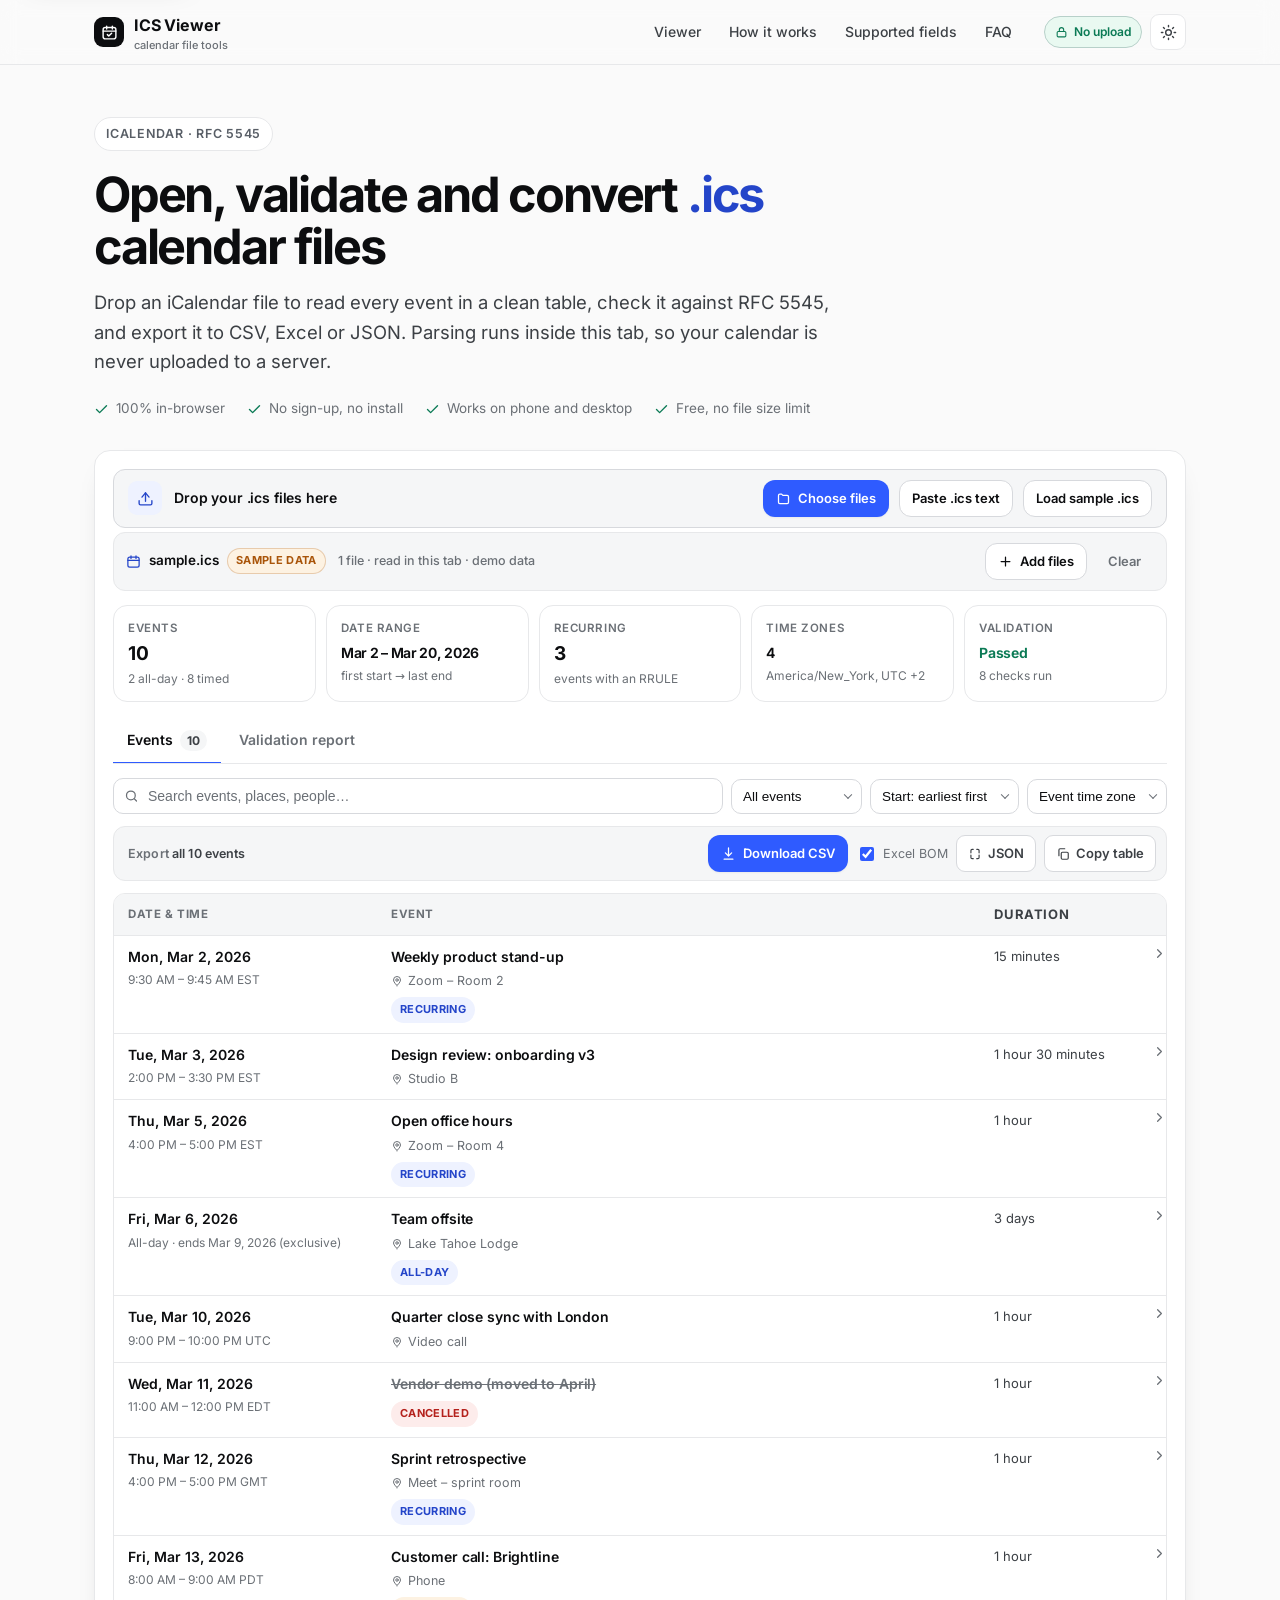
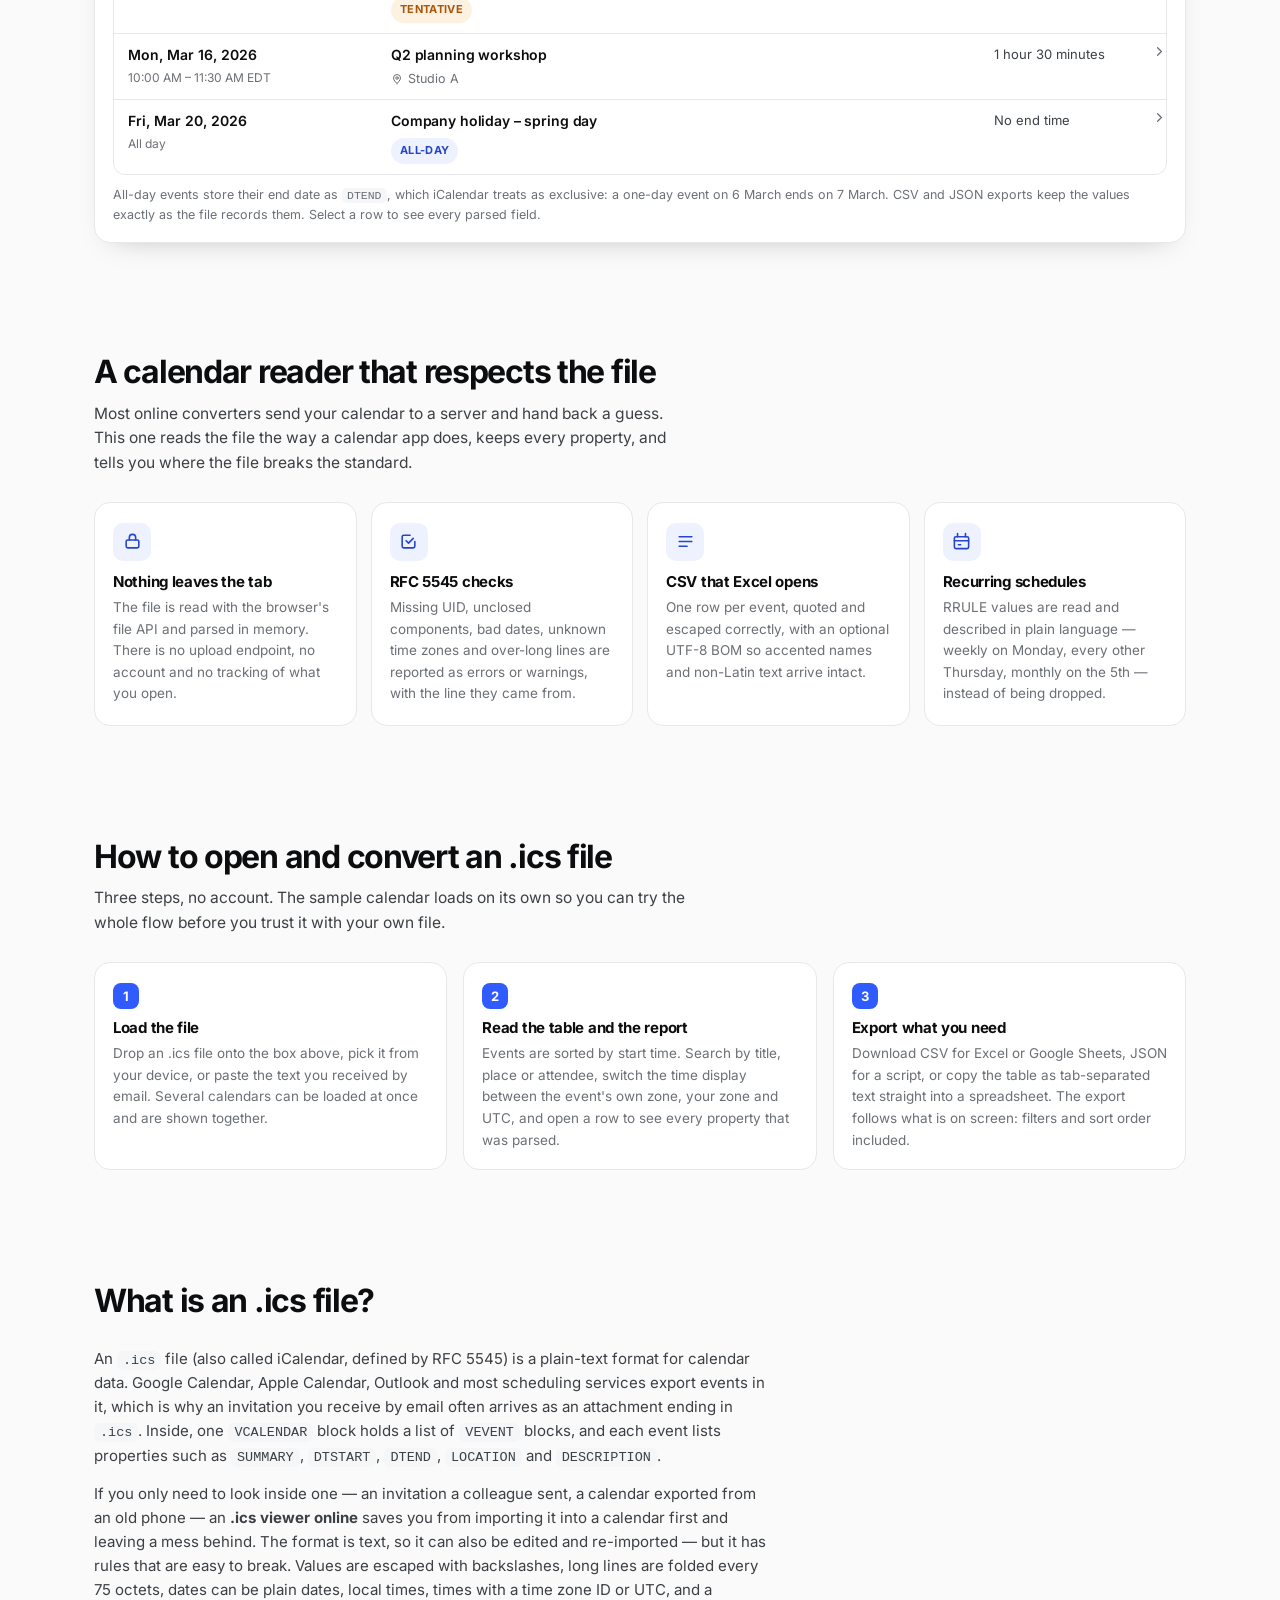
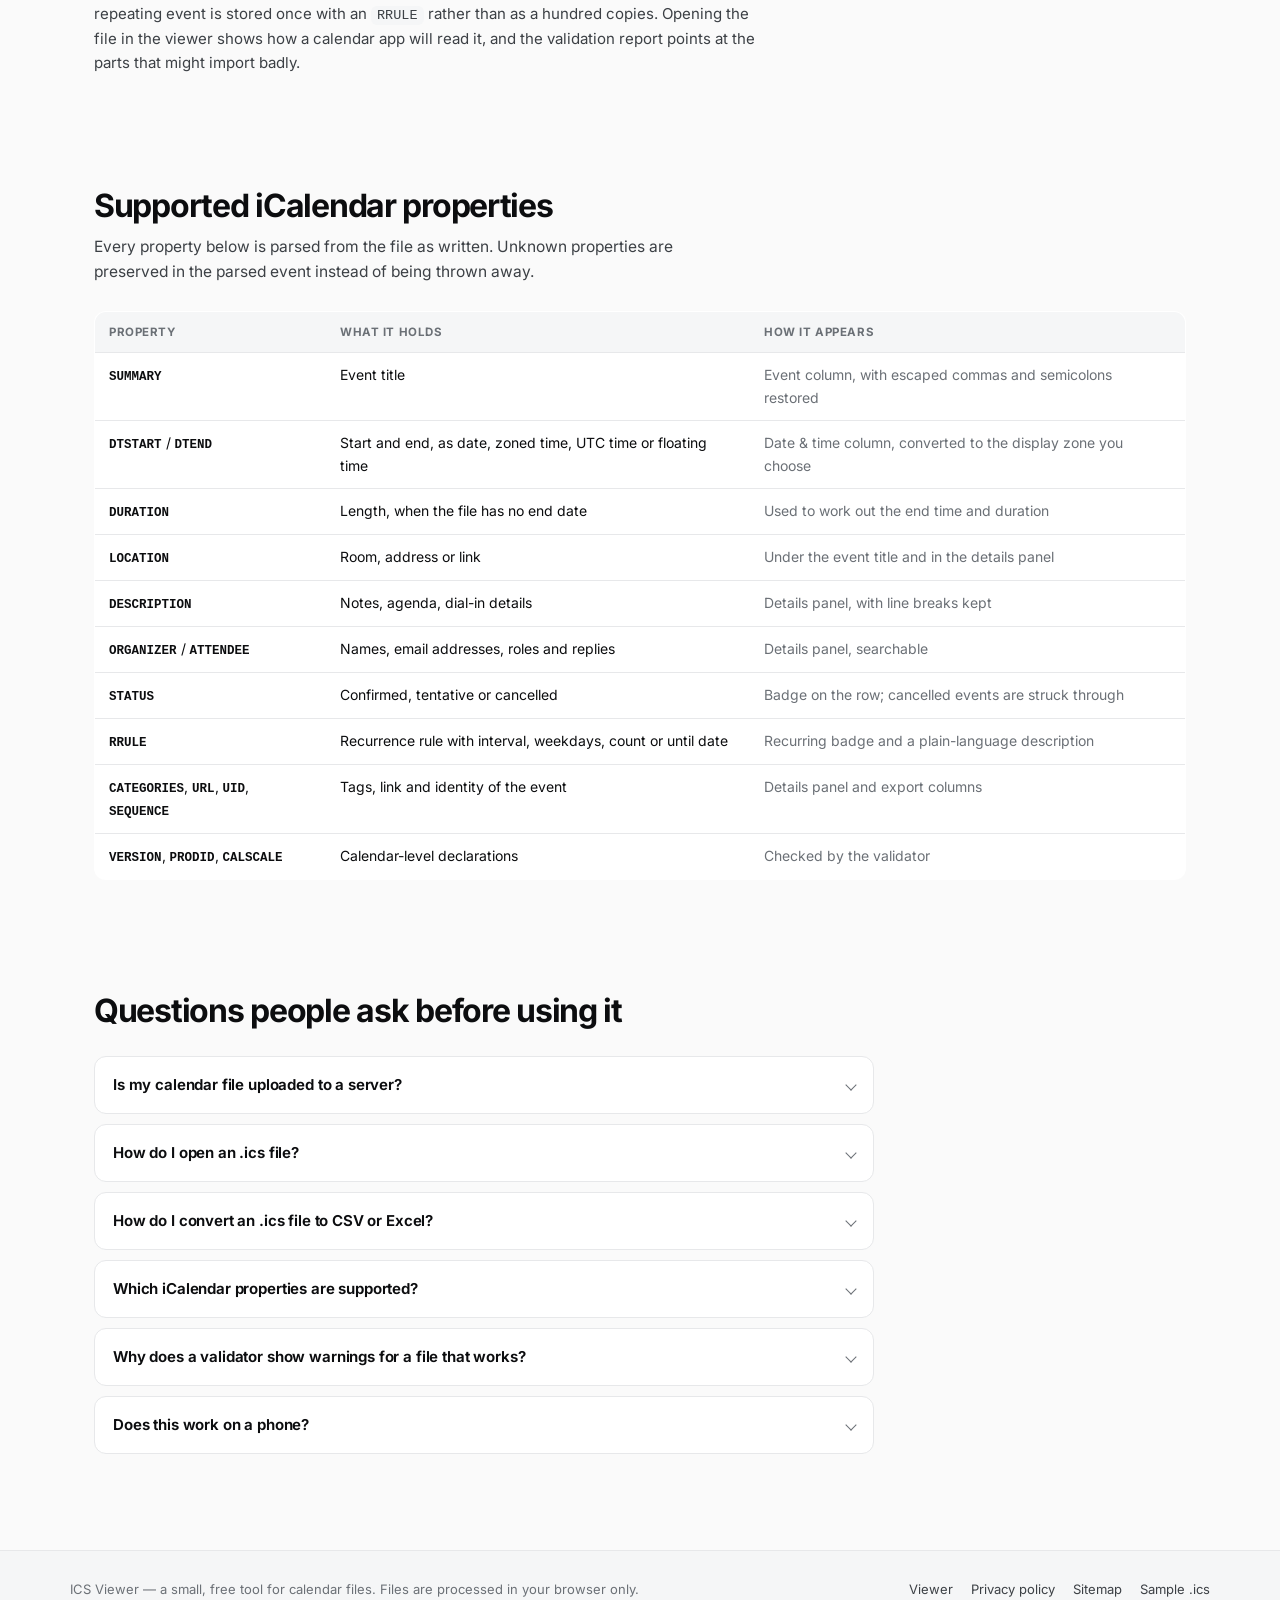
==== commit 01579a34: "Redesign UI with Direction A (Crisp Bento): #FAFAFA canvas, white hairline tiles, cobalt #2F5BFF sin" ====
--- a/index.html
+++ b/index.html
@@ -8,7 +8,7 @@
 <link rel="canonical" href="https://marcj81.github.io/ics-viewer-online/">
 <meta name="robots" content="index, follow">
 <meta name="color-scheme" content="light dark">
-<meta name="theme-color" content="#4f46e5">
+<meta name="theme-color" content="#FAFAFA">
 <meta property="og:type" content="website">
 <meta property="og:site_name" content="ICS Viewer">
 <meta property="og:title" content="ICS Viewer &amp; Converter — open, validate and convert .ics files">
@@ -490,7 +490,7 @@
 <div class="toast" id="toast" role="status" aria-live="polite"></div>
 
 <noscript>
-  <p style="padding:16px 24px;background:#fff4e5;color:#b54708;text-align:center">
+  <p style="padding:16px 24px;background:#FDF2E2;color:#A9550A;text-align:center">
     This viewer reads calendar files in your browser, so it needs JavaScript. Nothing is uploaded either way.
   </p>
 </noscript>
--- a/assets/styles.css
+++ b/assets/styles.css
@@ -24,34 +24,41 @@
     U+2C60-2C7F, U+A720-A7FF;
 }
 
+/* Design system: A — Crisp Bento SaaS
+   순백 표면 #FFFFFF · 바탕 #FAFAFA · 1px 헤어라인 #E7E8EA · 16px 타일 라운드
+   잉크 #0C0D0F · 코발트 #2F5BFF 단일 액센트 · 산세리프 800 헤드라인 */
 :root {
-  --bg: #f7f8fb;
-  --bg-soft: #eef1f7;
-  --surface: #ffffff;
-  --surface-2: #fbfcfe;
-  --text: #101828;
-  --text-soft: #475467;
-  --muted: #667085;
-  --border: #e4e7ec;
-  --border-strong: #d0d5dd;
-  --accent: #4f46e5;
-  --accent-hover: #4338ca;
-  --accent-soft: #eef0ff;
-  --accent-text: #3730a3;
-  --teal: #0f766e;
-  --teal-soft: #e6f6f3;
-  --amber: #b54708;
-  --amber-soft: #fff4e5;
-  --red: #b42318;
-  --red-soft: #fef3f2;
-  --green: #067647;
-  --green-soft: #ecfdf3;
-  --violet: #6941c6;
-  --violet-soft: #f4f0ff;
-  --shadow-sm: 0 1px 2px rgba(16, 24, 40, 0.05);
-  --shadow-md: 0 1px 3px rgba(16, 24, 40, 0.06), 0 14px 34px -16px rgba(16, 24, 40, 0.18);
-  --radius: 14px;
-  --radius-lg: 20px;
+  --bg: #FAFAFA;
+  --bg-soft: #F5F6F7;
+  --surface: #FFFFFF;
+  --surface-2: #F5F6F7;
+  --text: #0C0D0F;
+  --text-soft: #3C4045;
+  --muted: #6B7076;
+  --border: #E7E8EA;
+  --border-strong: #D7D9DD;
+  --accent: #2F5BFF;
+  --accent-hover: #2445C9;
+  --accent-soft: #EEF2FF;
+  --accent-text: #2445C9;
+  --on-accent: #FFFFFF;
+  --eyebrow: #585E66;
+  /* semantic states — colour carries meaning, not decoration */
+  --teal: #3C4045;
+  --teal-soft: #F5F6F7;
+  --amber: #A9550A;
+  --amber-soft: #FDF2E2;
+  --red: #B4211C;
+  --red-soft: #FDECEB;
+  --green: #0B7A55;
+  --green-soft: #E9F9F1;
+  --violet: #2445C9;
+  --violet-soft: #EEF2FF;
+  --shadow-sm: 0 1px 2px rgba(12, 13, 15, 0.05);
+  --shadow-md: 0 12px 28px -20px rgba(12, 13, 15, 0.35);
+  --radius: 16px;
+  --radius-lg: 16px;
+  --radius-btn: 12px;
   --font: "Inter", system-ui, -apple-system, BlinkMacSystemFont, "Segoe UI", Roboto,
     "Helvetica Neue", Arial, "Liberation Sans", "Noto Sans", "Apple SD Gothic Neo", "Noto Sans KR", sans-serif;
   --mono: ui-monospace, SFMono-Regular, "SF Mono", Menlo, Consolas, "Liberation Mono", monospace;
@@ -65,61 +72,65 @@
 
 @media (prefers-color-scheme: dark) {
   :root:not([data-theme="light"]) {
-    --bg: #0b0f19;
-    --bg-soft: #111827;
-    --surface: #111827;
-    --surface-2: #0f1523;
-    --text: #f3f5f9;
-    --text-soft: #c3cad6;
-    --muted: #98a2b3;
-    --border: #222b3a;
-    --border-strong: #2f3a4c;
-    --accent: #8b83ff;
-    --accent-hover: #a29bff;
-    --accent-soft: #1c1b3a;
-    --accent-text: #c7c2ff;
-    --teal: #5eead4;
-    --teal-soft: #102a28;
-    --amber: #fdb022;
-    --amber-soft: #2a1f0c;
-    --red: #fda29b;
-    --red-soft: #2b1412;
-    --green: #75e0a7;
-    --green-soft: #0d2419;
-    --violet: #c3b5fd;
-    --violet-soft: #1e1a33;
-    --shadow-sm: 0 1px 2px rgba(0, 0, 0, 0.4);
-    --shadow-md: 0 1px 3px rgba(0, 0, 0, 0.5), 0 18px 40px -18px rgba(0, 0, 0, 0.8);
+    --bg: #0A0B0D;
+    --bg-soft: #0E0F12;
+    --surface: #121317;
+    --surface-2: #17181C;
+    --text: #F4F5F7;
+    --text-soft: #C7CBD2;
+    --muted: #9AA0A9;
+    --border: #24262B;
+    --border-strong: #34373E;
+    --accent: #8AA4FF;
+    --accent-hover: #5B7BFF;
+    --accent-soft: rgba(47, 91, 255, .18);
+    --accent-text: #C3D2FF;
+    --on-accent: #0A0B0D;
+  --eyebrow: #C7CBD2;
+    --eyebrow: #C7CBD2;
+    --teal: #C7CBD2;
+    --teal-soft: #17181C;
+    --amber: #F7BE6A;
+    --amber-soft: rgba(247, 190, 106, .12);
+    --red: #FF9A94;
+    --red-soft: rgba(255, 154, 148, .12);
+    --green: #3ED9A0;
+    --green-soft: rgba(62, 217, 160, .12);
+    --violet: #C3D2FF;
+    --violet-soft: rgba(47, 91, 255, .18);
+    --shadow-sm: 0 1px 2px rgba(0, 0, 0, .5);
+    --shadow-md: 0 16px 40px -22px rgba(0, 0, 0, .9);
     color-scheme: dark;
   }
 }
 
 :root[data-theme="dark"] {
-  --bg: #0b0f19;
-  --bg-soft: #111827;
-  --surface: #111827;
-  --surface-2: #0f1523;
-  --text: #f3f5f9;
-  --text-soft: #c3cad6;
-  --muted: #98a2b3;
-  --border: #222b3a;
-  --border-strong: #2f3a4c;
-  --accent: #8b83ff;
-  --accent-hover: #a29bff;
-  --accent-soft: #1c1b3a;
-  --accent-text: #c7c2ff;
-  --teal: #5eead4;
-  --teal-soft: #102a28;
-  --amber: #fdb022;
-  --amber-soft: #2a1f0c;
-  --red: #fda29b;
-  --red-soft: #2b1412;
-  --green: #75e0a7;
-  --green-soft: #0d2419;
-  --violet: #c3b5fd;
-  --violet-soft: #1e1a33;
-  --shadow-sm: 0 1px 2px rgba(0, 0, 0, 0.4);
-  --shadow-md: 0 1px 3px rgba(0, 0, 0, 0.5), 0 18px 40px -18px rgba(0, 0, 0, 0.8);
+  --bg: #0A0B0D;
+  --bg-soft: #0E0F12;
+  --surface: #121317;
+  --surface-2: #17181C;
+  --text: #F4F5F7;
+  --text-soft: #C7CBD2;
+  --muted: #9AA0A9;
+  --border: #24262B;
+  --border-strong: #34373E;
+  --accent: #8AA4FF;
+  --accent-hover: #5B7BFF;
+  --accent-soft: rgba(47, 91, 255, .18);
+  --accent-text: #C3D2FF;
+  --on-accent: #0A0B0D;
+  --teal: #C7CBD2;
+  --teal-soft: #17181C;
+  --amber: #F7BE6A;
+  --amber-soft: rgba(247, 190, 106, .12);
+  --red: #FF9A94;
+  --red-soft: rgba(255, 154, 148, .12);
+  --green: #3ED9A0;
+  --green-soft: rgba(62, 217, 160, .12);
+  --violet: #C3D2FF;
+  --violet-soft: rgba(47, 91, 255, .18);
+  --shadow-sm: 0 1px 2px rgba(0, 0, 0, .5);
+  --shadow-md: 0 16px 40px -22px rgba(0, 0, 0, .9);
   color-scheme: dark;
 }
 
@@ -146,6 +157,7 @@
 }
 
 h1, h2, h3, h4 { margin: 0; font-weight: 700; letter-spacing: -0.02em; line-height: 1.2; }
+h1, h2 { font-weight: 800; letter-spacing: -0.04em; }
 p { margin: 0; }
 a { color: var(--accent-text); text-decoration: none; }
 a:hover { text-decoration: underline; }
@@ -227,9 +239,8 @@
   border-radius: 9px;
   display: grid;
   place-items: center;
-  background: linear-gradient(145deg, var(--accent), #7b74ff);
-  color: #fff;
-  box-shadow: inset 0 0 0 1px rgba(255, 255, 255, 0.18);
+  background: var(--text);
+  color: var(--surface);
 }
 .brand-mark svg { width: 17px; height: 17px; }
 .brand small {
@@ -299,19 +310,21 @@
   gap: 8px;
   font-size: 12.5px;
   font-weight: 600;
-  letter-spacing: 0.08em;
+  letter-spacing: 0.06em;
   text-transform: uppercase;
-  color: var(--accent-text);
-  background: var(--accent-soft);
+  color: var(--eyebrow);
+  background: var(--surface);
+  border: 1px solid var(--border);
   border-radius: 999px;
-  padding: 5px 12px;
+  padding: 6px 11px;
   margin-bottom: 18px;
 }
 
 .hero h1 {
-  font-size: clamp(1.9rem, 3.5vw, 2.9rem);
-  max-width: 25ch;
-  line-height: 1.14;
+  font-size: clamp(2rem, 3.8vw, 3.35rem);
+  max-width: 26ch;
+  line-height: 1.06;
+  letter-spacing: -0.045em;
   margin-bottom: 16px;
 }
 .hero h1 .hl {
@@ -344,7 +357,7 @@
 .tool-card {
   background: var(--surface);
   border: 1px solid var(--border);
-  border-radius: var(--radius-lg);
+  border-radius: var(--radius);
   box-shadow: var(--shadow-md);
   padding: 18px;
   margin-bottom: 46px;
@@ -357,7 +370,7 @@
   gap: 10px;
   text-align: center;
   padding: 30px 22px 26px;
-  border: 2px dashed var(--border-strong);
+  border: 1.5px dashed var(--border-strong);
   border-radius: 16px;
   background: var(--surface-2);
   transition: border-color 0.15s ease, background 0.15s ease, transform 0.15s ease;
@@ -422,7 +435,7 @@
   justify-content: center;
   gap: 7px;
   padding: 9px 15px;
-  border-radius: 10px;
+  border-radius: var(--radius-btn);
   border: 1px solid transparent;
   font-size: 14px;
   font-weight: 600;
@@ -434,7 +447,7 @@
 .btn svg { width: 15px; height: 15px; flex: none; }
 .btn-primary {
   background: var(--accent);
-  color: #fff;
+  color: var(--on-accent);
   box-shadow: var(--shadow-sm);
 }
 .btn-primary:hover { background: var(--accent-hover); }
@@ -560,7 +573,7 @@
 .stat {
   border: 1px solid var(--border);
   background: var(--surface);
-  border-radius: 12px;
+  border-radius: 14px;
   padding: 13px 14px;
   min-width: 0;
 }
@@ -894,7 +907,7 @@
   max-height: min(84vh, 760px);
   padding: 0;
   border: 1px solid var(--border);
-  border-radius: 18px;
+  border-radius: 16px;
   background: var(--surface);
   color: var(--text);
   box-shadow: 0 30px 70px -20px rgba(16, 24, 40, 0.45);
@@ -964,7 +977,7 @@
   bottom: 24px;
   transform: translateY(16px);
   background: var(--text);
-  color: var(--bg);
+  color: var(--surface);
   font-size: 13.5px;
   font-weight: 600;
   padding: 11px 18px;
@@ -994,7 +1007,7 @@
 .feature {
   border: 1px solid var(--border);
   background: var(--surface);
-  border-radius: 14px;
+  border-radius: var(--radius);
   padding: 20px 18px;
 }
 .feature-icon {
@@ -1025,7 +1038,7 @@
   padding: 20px 18px 18px 18px;
   border: 1px solid var(--border);
   background: var(--surface);
-  border-radius: 14px;
+  border-radius: var(--radius);
 }
 .steps li::before {
   counter-increment: step;
@@ -1036,7 +1049,7 @@
   height: 26px;
   border-radius: 8px;
   background: var(--accent);
-  color: #fff;
+  color: var(--on-accent);
   font-size: 13px;
   font-weight: 700;
   margin-bottom: 10px;
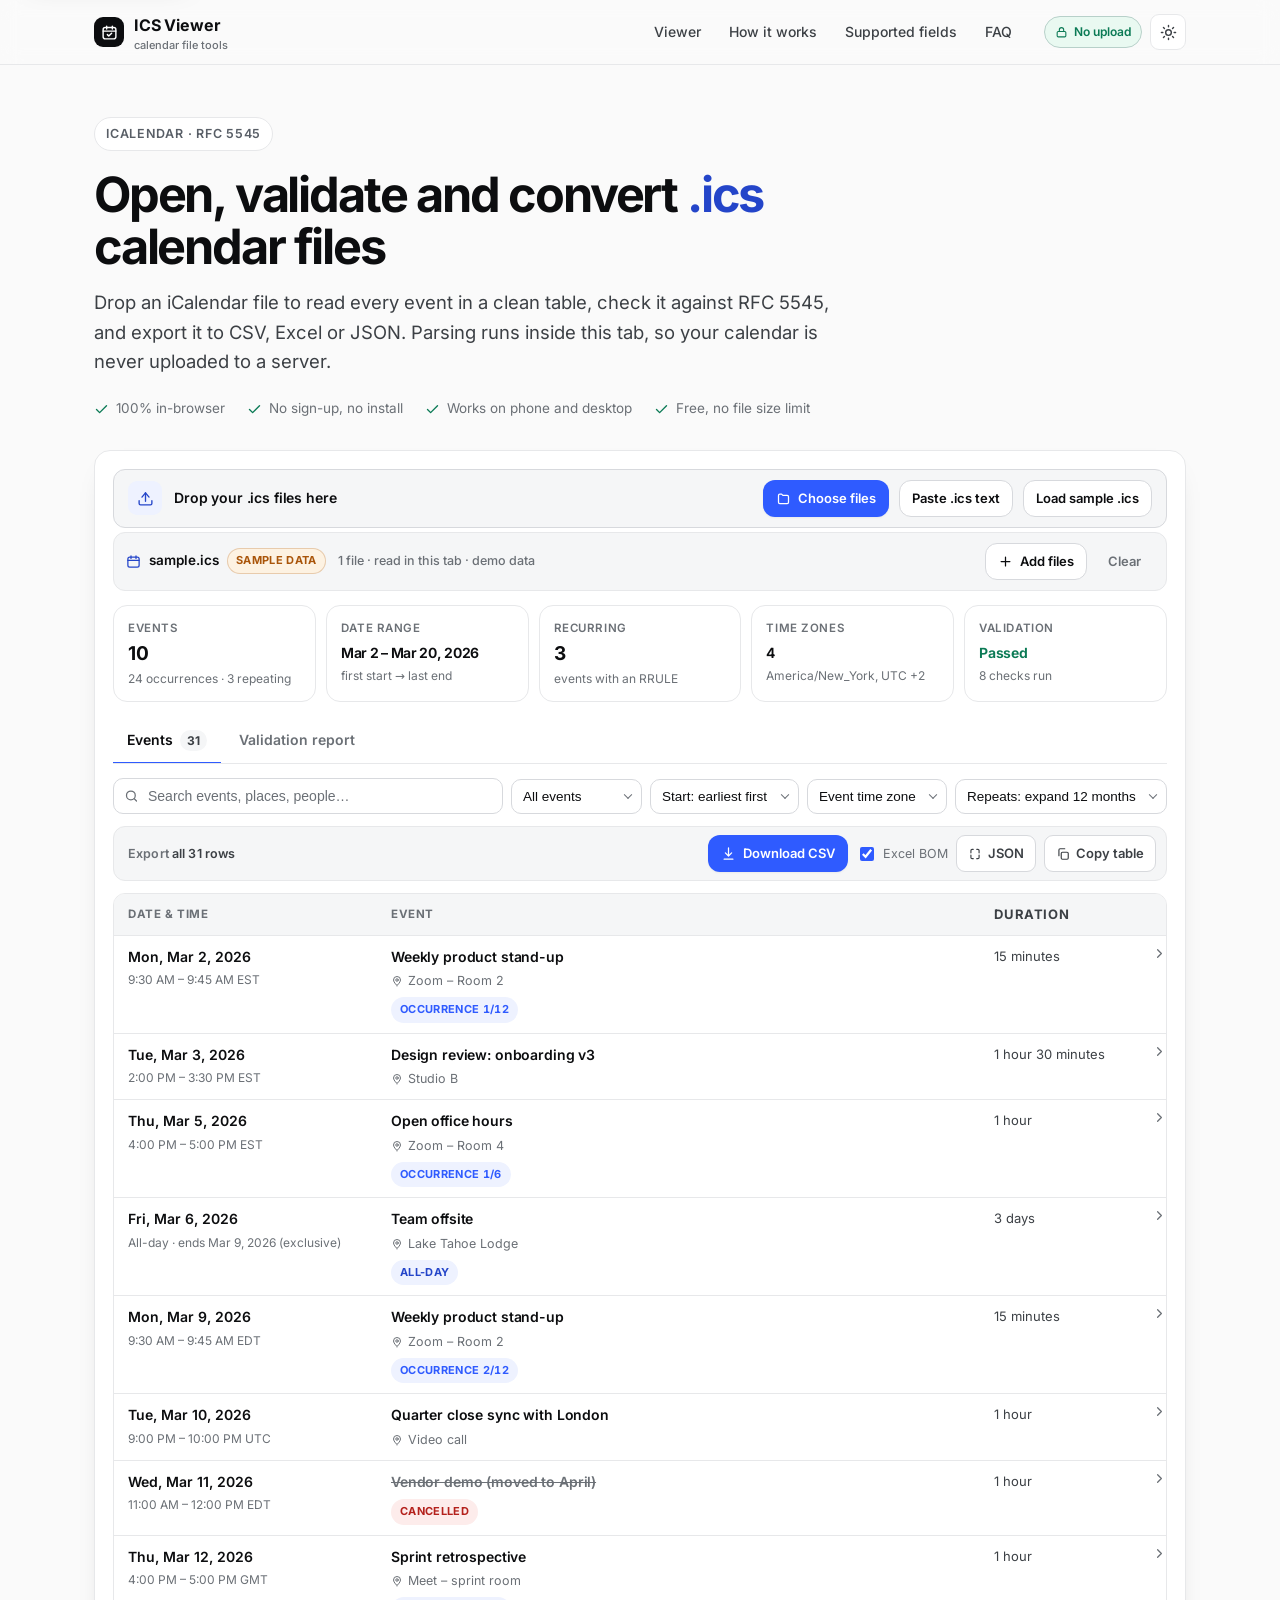
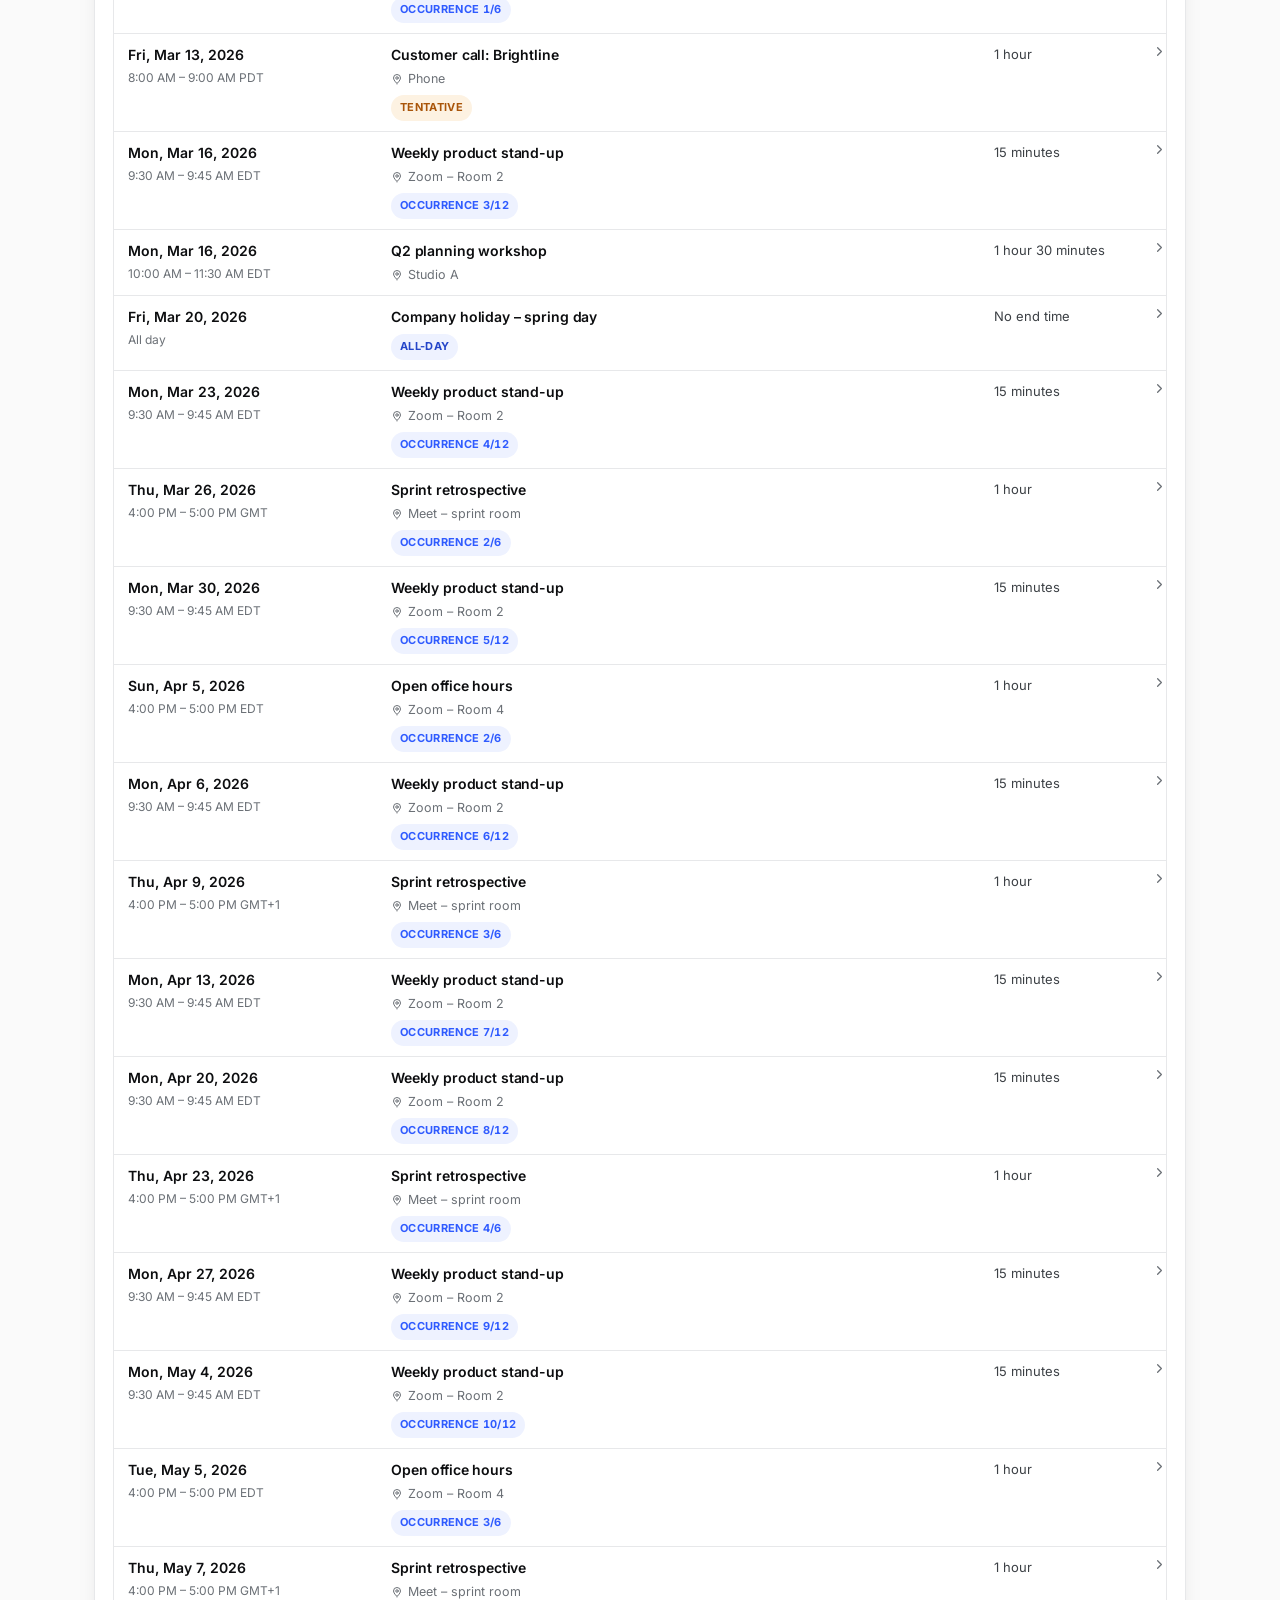
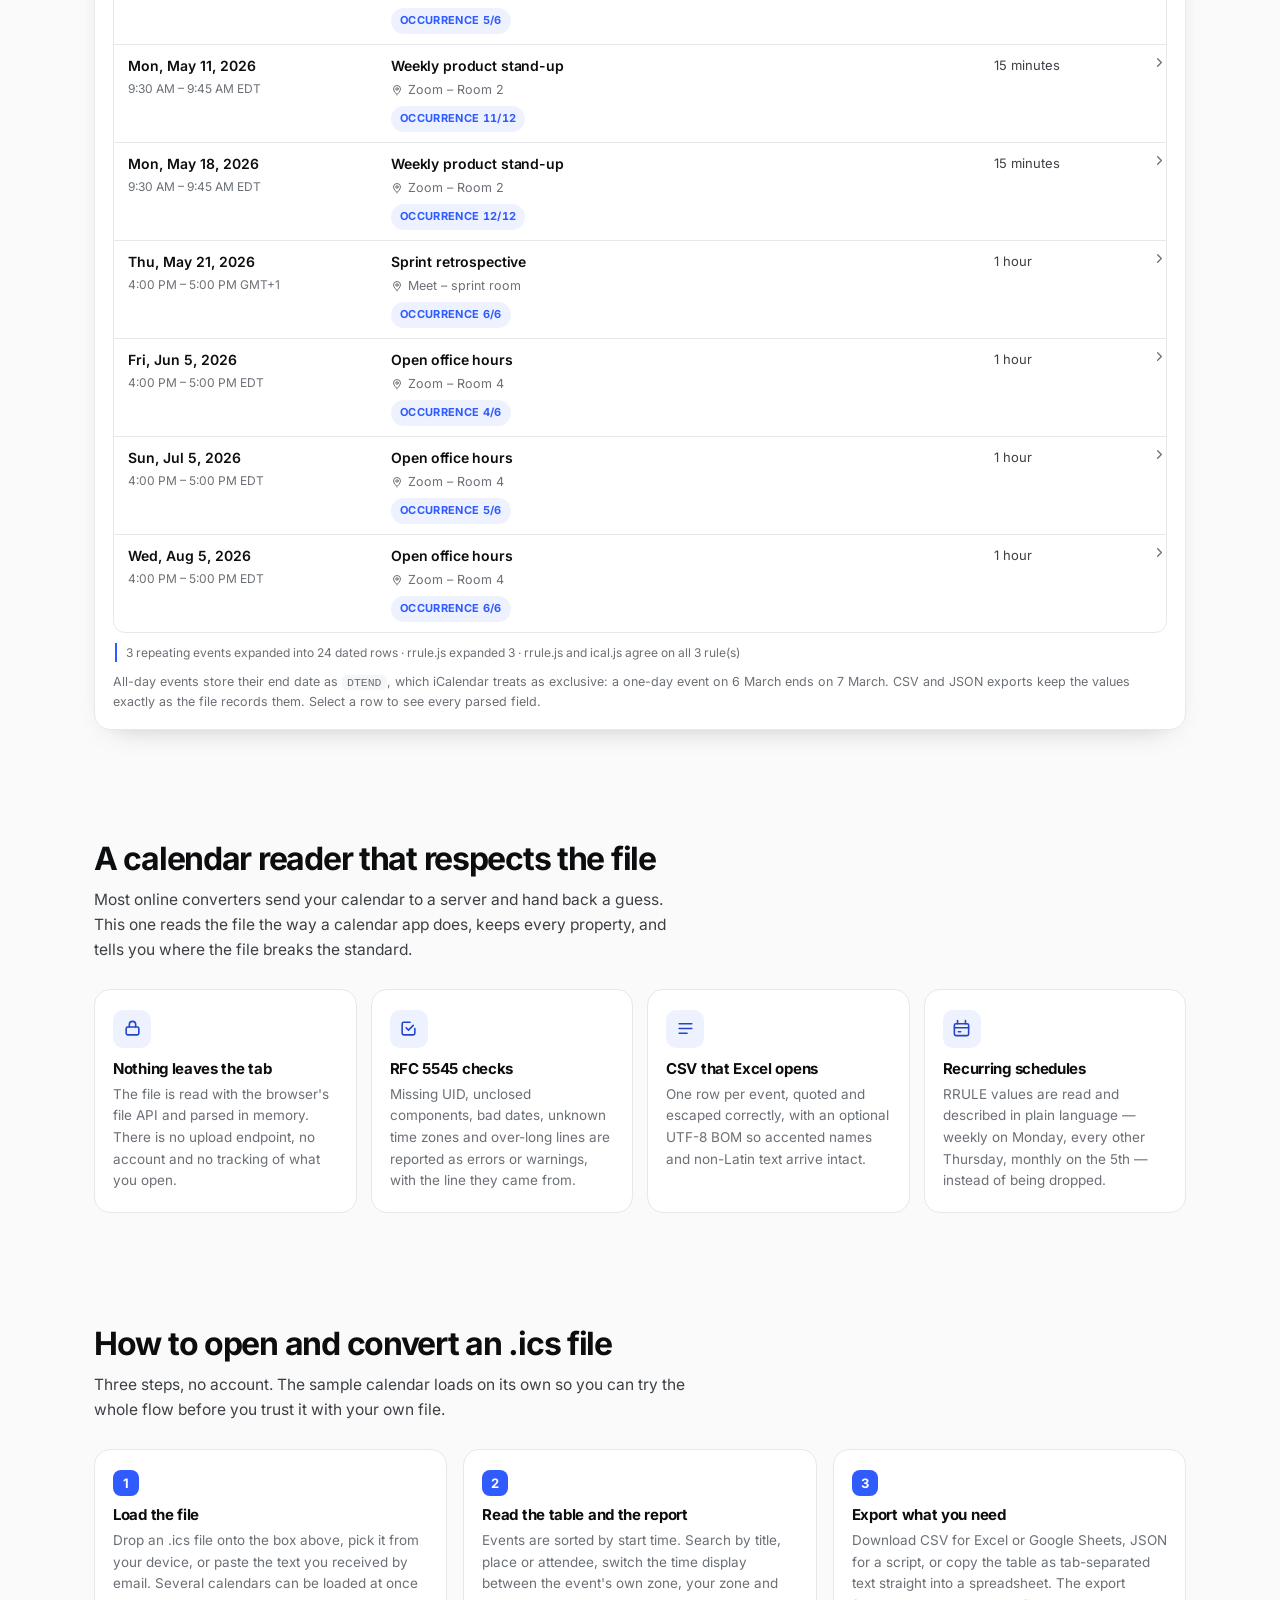
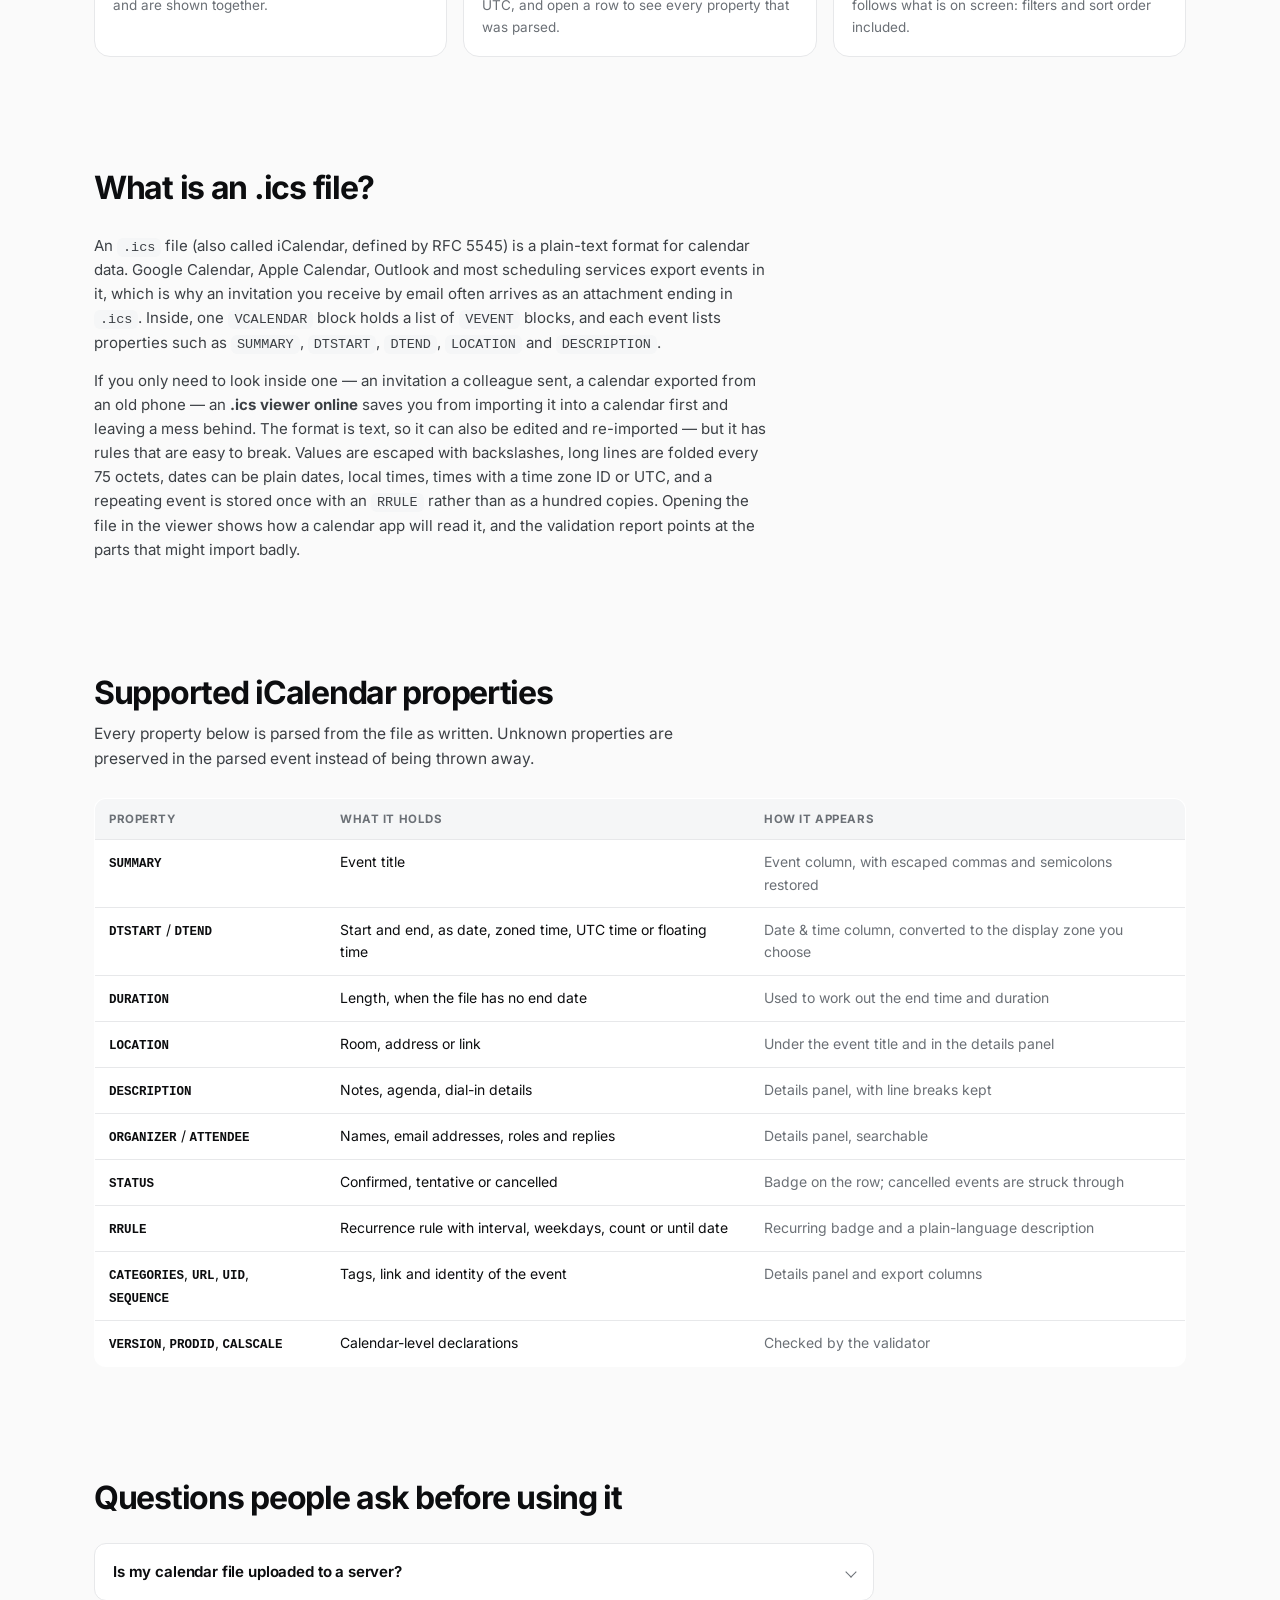
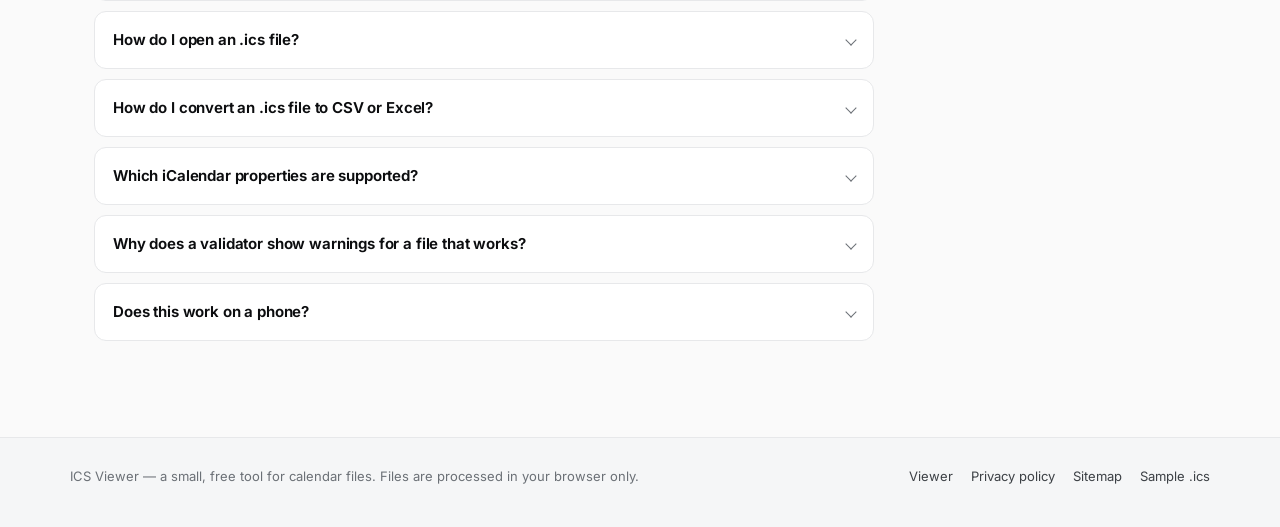
==== commit 490ff7f4: "Expand RRULE recurring events with rrule.js and ical.js cross-check" ====
--- a/index.html
+++ b/index.html
@@ -263,6 +263,14 @@
                 <option value="utc">UTC</option>
               </select>
             </span>
+            <span class="select-wrap">
+              <select id="repeat" aria-label="Repeating events">
+                <option value="expand-12">Repeats: expand 12 months</option>
+                <option value="expand-3">Repeats: expand 3 months</option>
+                <option value="expand-24">Repeats: expand 2 years</option>
+                <option value="none">Repeats: original rows only</option>
+              </select>
+            </span>
           </div>
 
           <div class="export-bar">
@@ -300,6 +308,7 @@
           </div>
           <ul class="event-cards" id="event-cards"></ul>
 
+          <p class="repeat-note" id="repeat-note" hidden></p>
           <p class="table-note" id="table-note">
             All-day events store their end date as <code>DTEND</code>, which iCalendar treats as exclusive:
             a one-day event on 6 March ends on 7 March. CSV and JSON exports keep the values exactly as the
@@ -495,6 +504,8 @@
   </p>
 </noscript>
 
+<script src="assets/vendor/rrule.min.js"></script>
+<script src="assets/vendor/ical.min.js"></script>
 <script src="assets/ics-core.js"></script>
 <script src="assets/app.js"></script>
 </body>
--- a/assets/styles.css
+++ b/assets/styles.css
@@ -555,6 +555,7 @@
 }
 .badge-sample { background: var(--amber-soft); color: var(--amber); border-color: color-mix(in srgb, var(--amber) 25%, transparent); }
 .badge-recurring { background: var(--violet-soft); color: var(--violet); }
+.badge-occurrence { background: var(--accent-soft); color: var(--accent); font-variant-numeric: tabular-nums; }
 .badge-allday { background: var(--accent-soft); color: var(--accent-text); }
 .badge-cancelled { background: var(--red-soft); color: var(--red); }
 .badge-tentative { background: var(--amber-soft); color: var(--amber); }
@@ -798,6 +799,10 @@
 table.events tbody tr.is-cancelled .summary { text-decoration: line-through; color: var(--muted); }
 table.events tbody tr.is-selected { background: var(--accent-soft); }
 
+.repeat-note {
+  margin: 10px 2px 0; font-size: 12px; line-height: 1.6; color: var(--muted);
+  border-left: 2px solid var(--accent); padding-left: 9px;
+}
 .table-note {
   font-size: 12.5px;
   color: var(--muted);
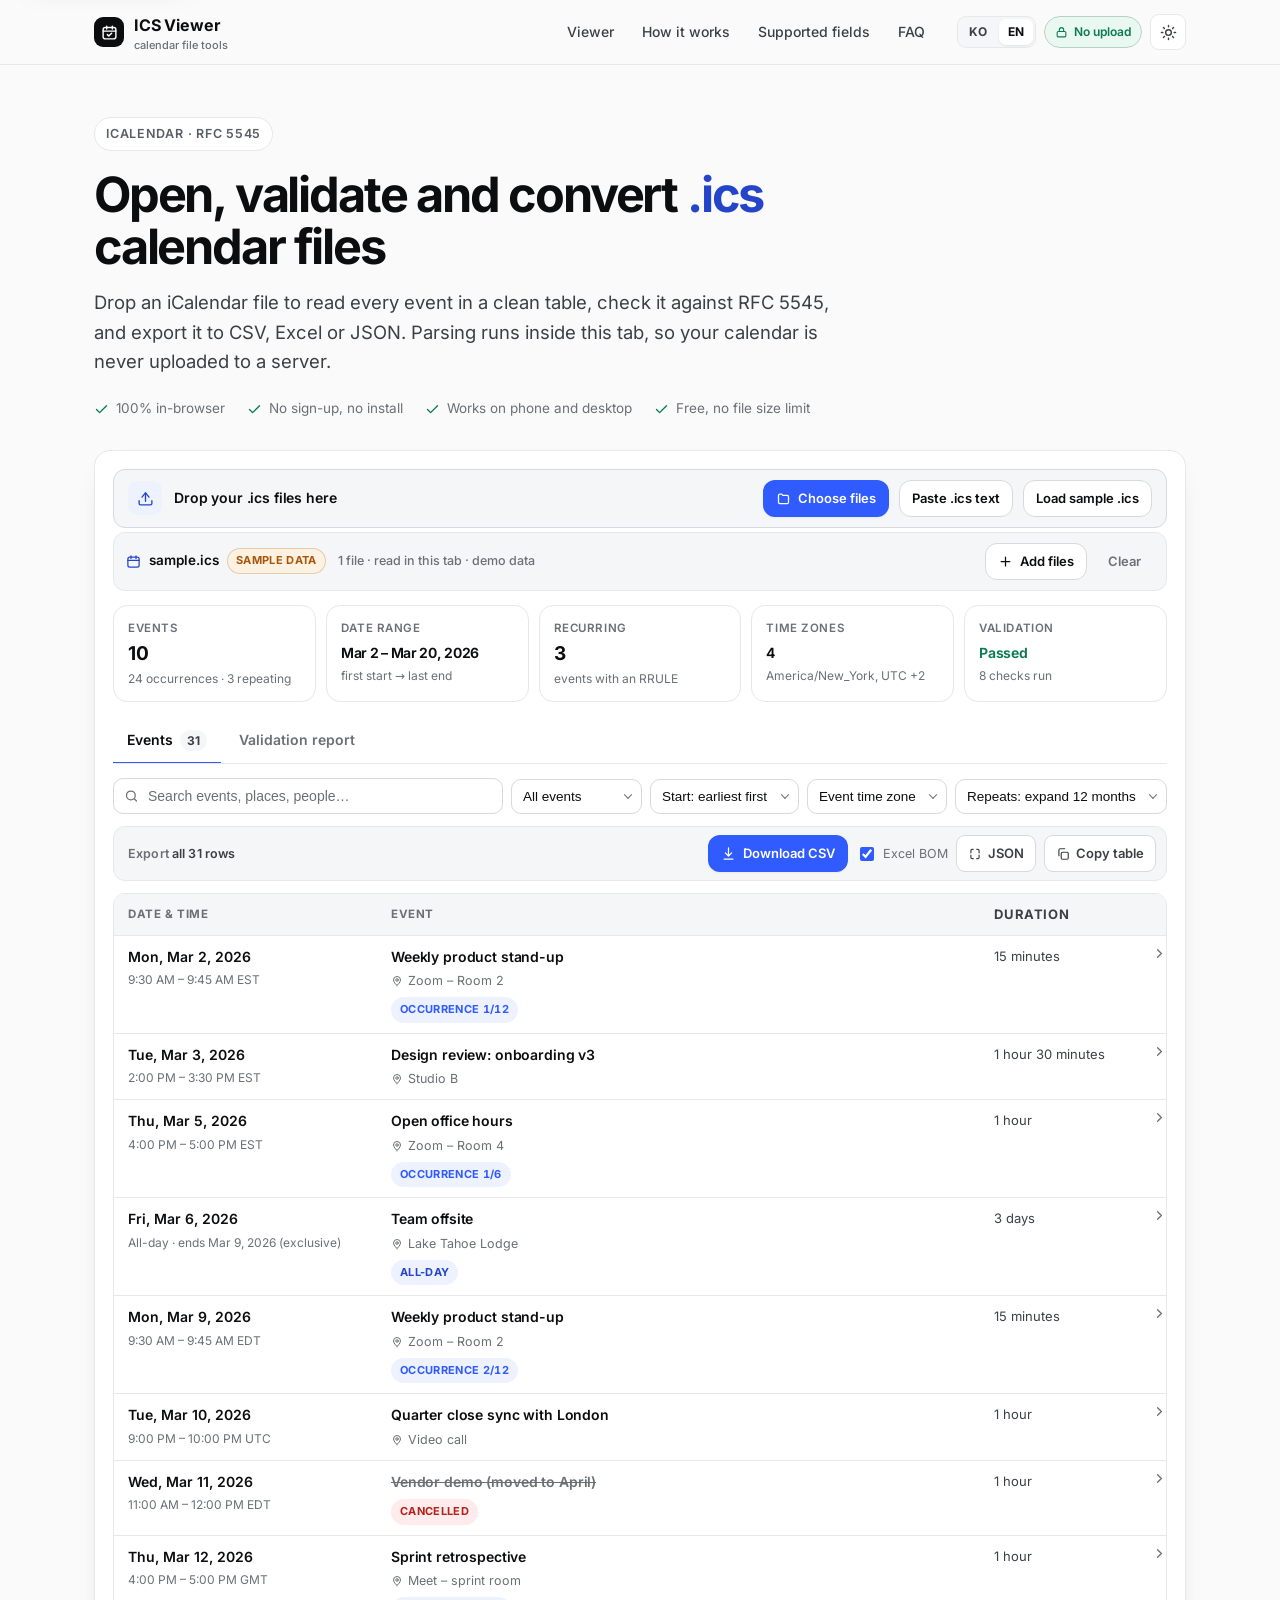
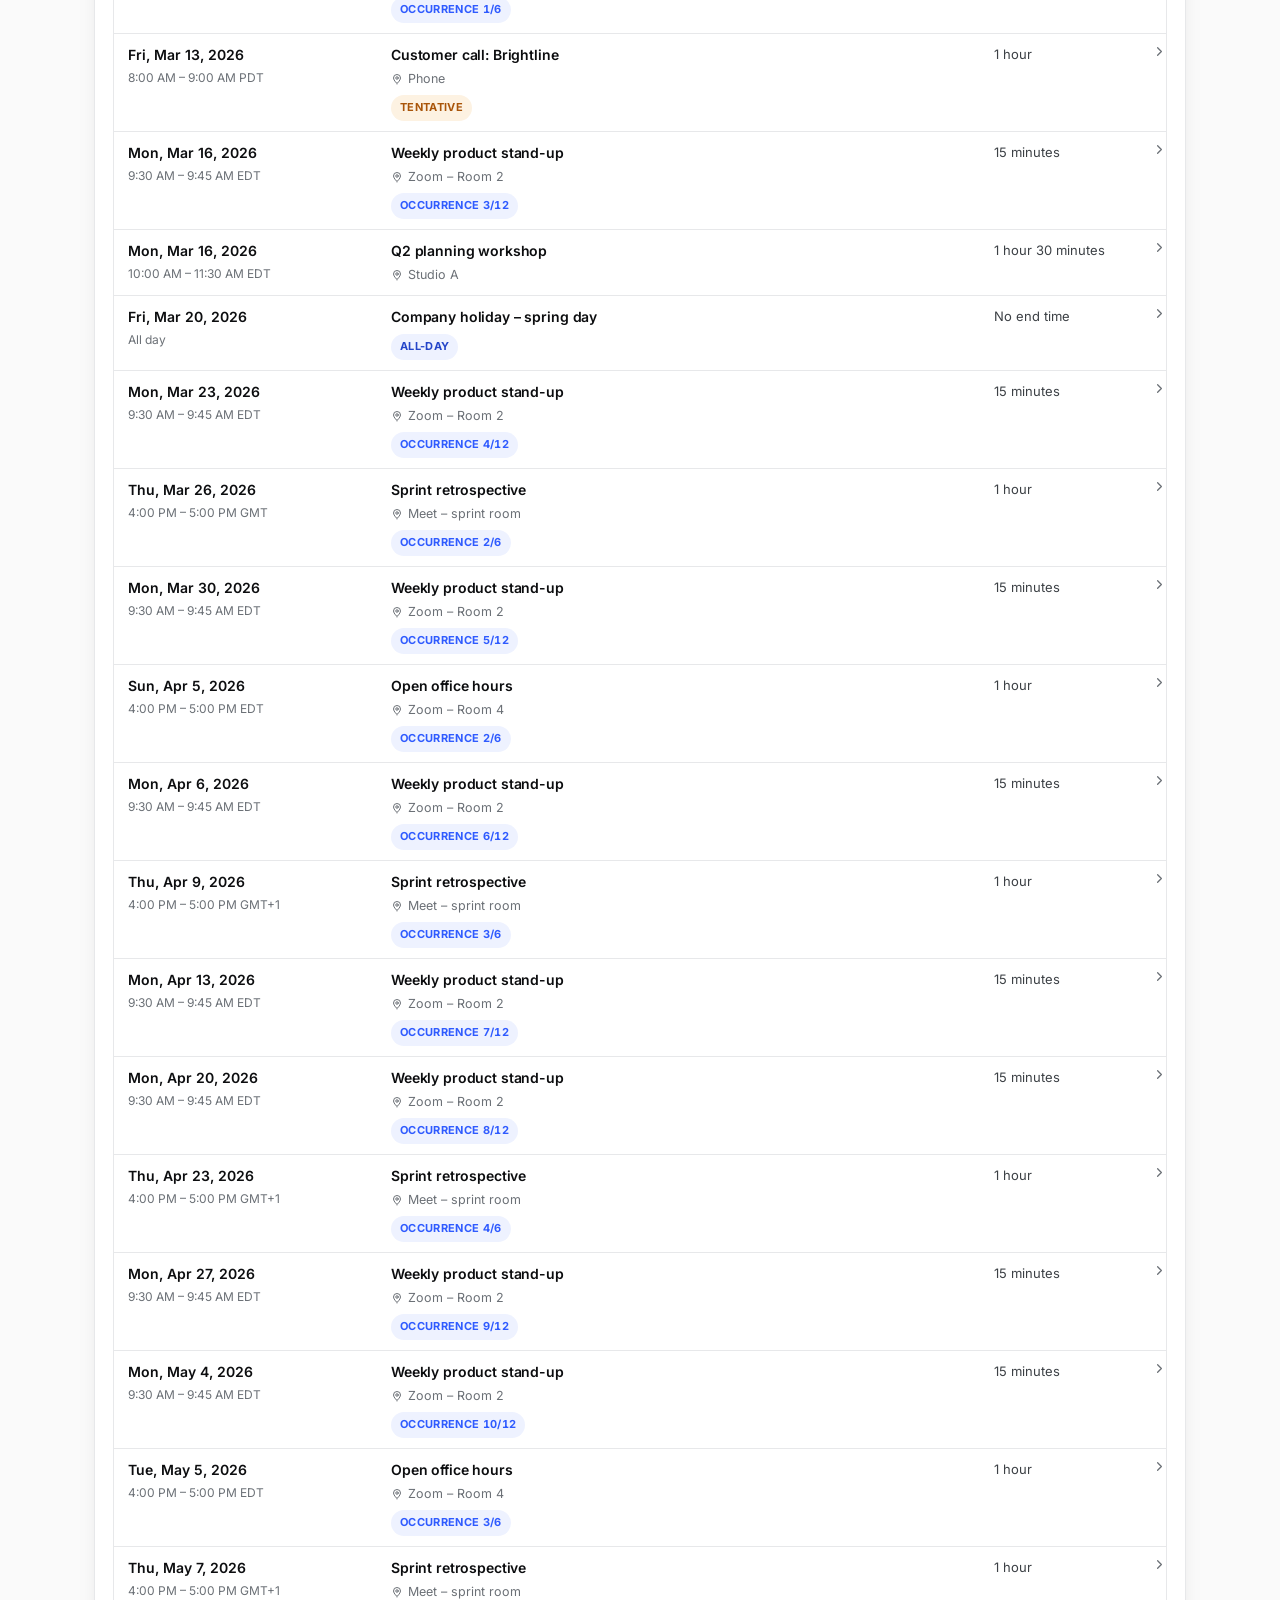
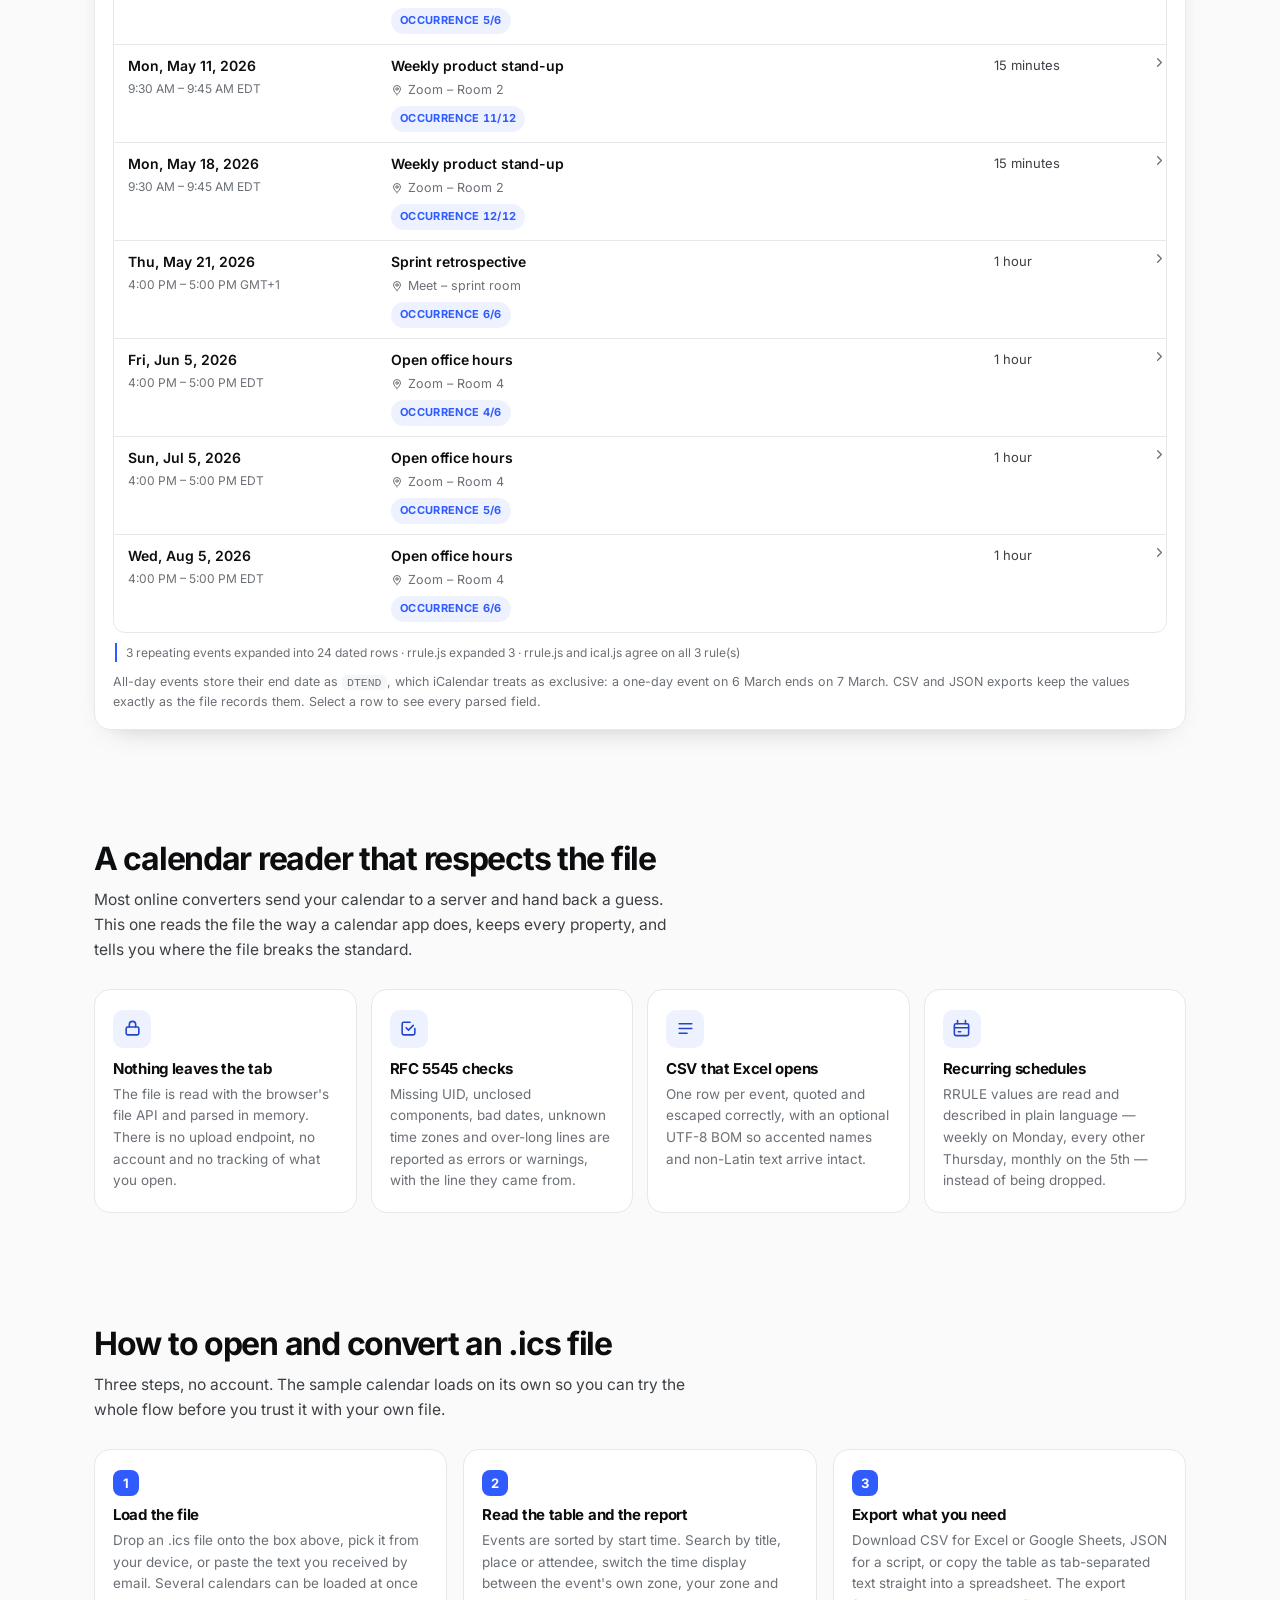
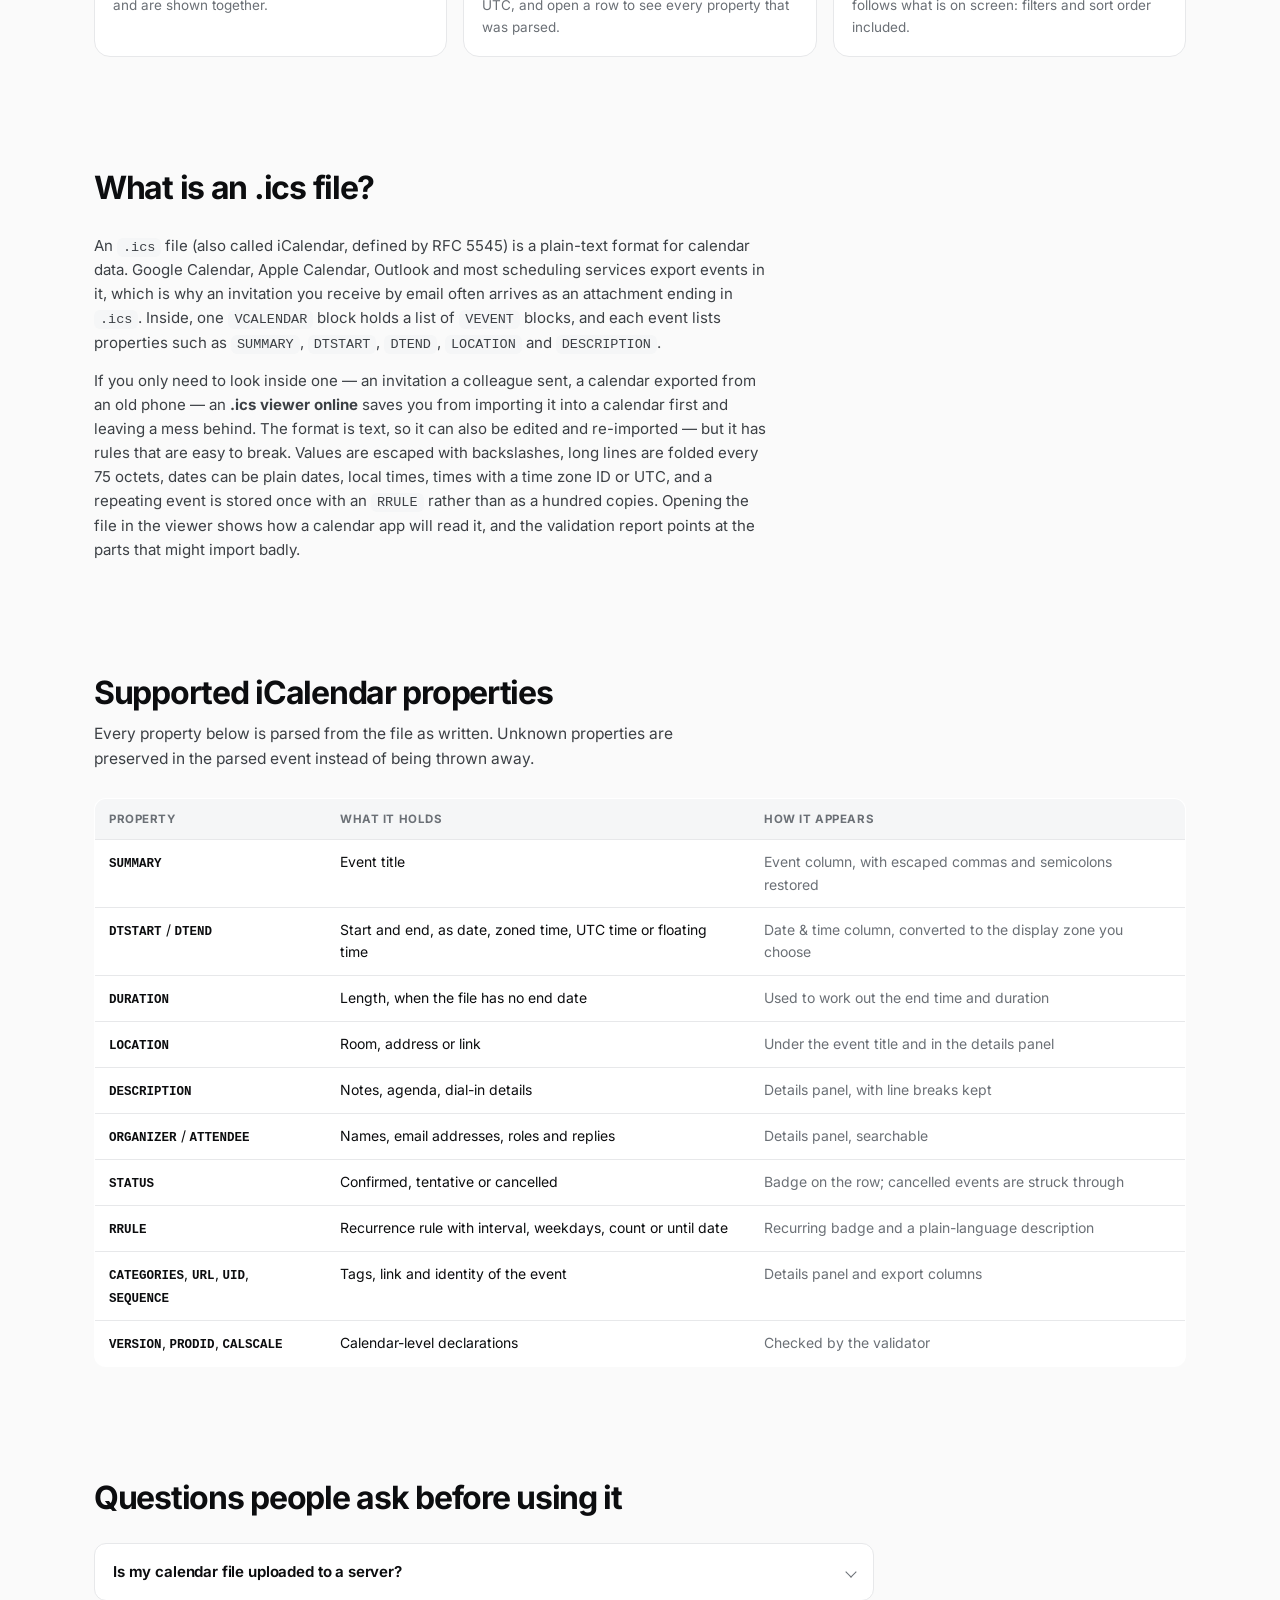
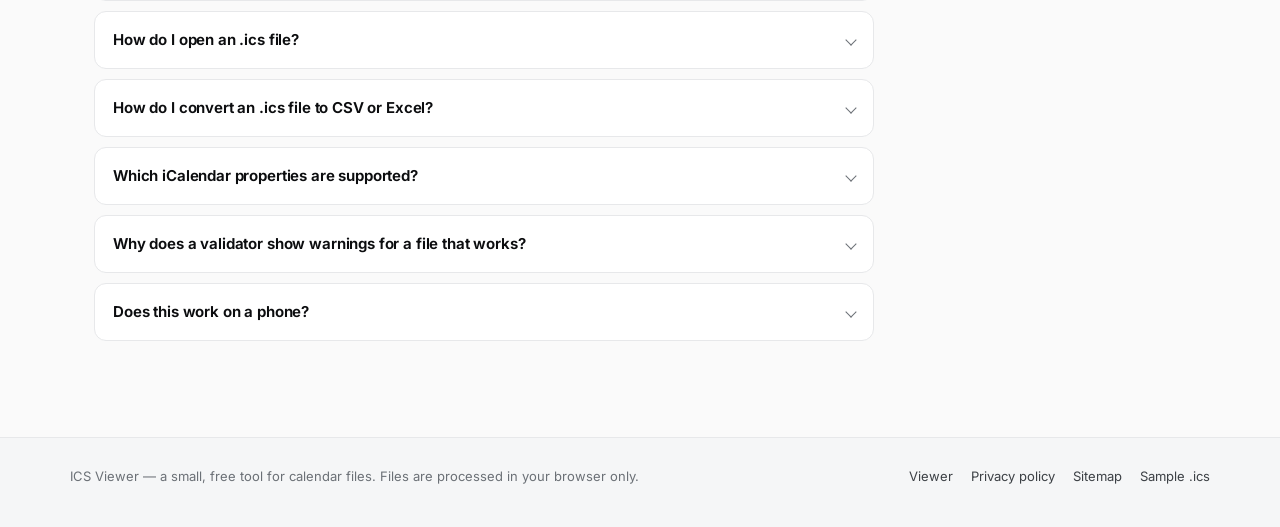
==== commit f4ae561b: "feat(i18n): Korean UI with ?lang / browser-language auto-detect - assets/i18n.js: KO/EN runtime (URL" ====
--- a/index.html
+++ b/index.html
@@ -117,6 +117,10 @@
       <a href="#faq">FAQ</a>
     </nav>
     <div class="header-actions">
+      <div class="lang-switch" role="group" aria-label="Language / 언어">
+        <button type="button" class="lang-btn" data-lang="ko" aria-pressed="false">KO</button>
+        <button type="button" class="lang-btn is-on" data-lang="en" aria-pressed="true">EN</button>
+      </div>
       <span class="privacy-pill" title="Files are processed in this browser tab only">
         <svg viewBox="0 0 24 24" fill="none" stroke="currentColor" stroke-width="2" stroke-linecap="round" stroke-linejoin="round" aria-hidden="true"><rect x="4" y="10" width="16" height="10" rx="2"/><path d="M8 10V7a4 4 0 0 1 8 0v3"/></svg>
         <span>No upload</span>
@@ -131,7 +135,7 @@
 <main>
   <section class="hero wrap" id="converter">
     <p class="eyebrow">iCalendar · RFC 5545</p>
-    <h1>Open, validate and convert <span class="hl">.ics</span> calendar files</h1>
+    <h1 data-ko-html=".ics 달력 파일을 열어 검사하고 변환합니다">Open, validate and convert <span class="hl">.ics</span> calendar files</h1>
     <p class="lede">
       Drop an iCalendar file to read every event in a clean table, check it against RFC 5545, and
       export it to CSV, Excel or JSON. Parsing runs inside this tab, so your calendar is never
@@ -309,7 +313,7 @@
           <ul class="event-cards" id="event-cards"></ul>
 
           <p class="repeat-note" id="repeat-note" hidden></p>
-          <p class="table-note" id="table-note">
+          <p class="table-note" id="table-note" data-ko-html="종일 일정은 끝 날짜를 <code>DTEND</code>에 담는데, iCalendar는 이 값을 배타적으로 봅니다. 3월 6일 하루 일정은 3월 7일에 끝나는 것으로 기록됩니다. CSV·JSON 내보내기는 파일에 적힌 값을 그대로 유지합니다. 행을 선택하면 해석된 모든 항목을 볼 수 있습니다.">
             All-day events store their end date as <code>DTEND</code>, which iCalendar treats as exclusive:
             a one-day event on 6 March ends on 7 March. CSV and JSON exports keep the values exactly as the
             file records them. Select a row to see every parsed field.
@@ -384,13 +388,13 @@
       <h2>What is an .ics file?</h2>
     </div>
     <div class="prose">
-      <p>An <code>.ics</code> file (also called iCalendar, defined by RFC 5545) is a plain-text format for
+      <p data-ko-html="<code>.ics</code> 파일(또는 RFC 5545로 정의된 iCalendar)은 달력 데이터를 담는 평문 형식입니다. 구글 캘린더, 애플 캘린더, 아웃룩을 비롯한 대부분의 일정 서비스가 이 형식으로 일정을 내보내며, 메일로 받은 초대장이 <code>.ics</code>로 끝나는 첨부 파일로 도착하는 이유도 그래서입니다. 그 안에는 하나의 <code>VCALENDAR</code> 블록이 <code>VEVENT</code> 블록 목록을 담고, 일정마다 <code>SUMMARY</code>, <code>DTSTART</code>, <code>DTEND</code>, <code>LOCATION</code>, <code>DESCRIPTION</code> 같은 항목이 붙습니다.">An <code>.ics</code> file (also called iCalendar, defined by RFC 5545) is a plain-text format for
         calendar data. Google Calendar, Apple Calendar, Outlook and most scheduling services export events in
         it, which is why an invitation you receive by email often arrives as an attachment ending in
         <code>.ics</code>. Inside, one <code>VCALENDAR</code> block holds a list of <code>VEVENT</code> blocks,
         and each event lists properties such as <code>SUMMARY</code>, <code>DTSTART</code>,
         <code>DTEND</code>, <code>LOCATION</code> and <code>DESCRIPTION</code>.</p>
-      <p>If you only need to look inside one — an invitation a colleague sent, a calendar exported from an
+      <p data-ko-html="동료가 보낸 초대장이나 예전 폰에서 내보낸 달력처럼, 내용만 잠깐 들여다보고 싶을 때 <strong>.ics 뷰어</strong>가 있으면 달력 앱에 가져와 지저분하게 남기는 일을 피할 수 있습니다. 형식이 텍스트라서 고쳐서 다시 가져올 수도 있지만, 쉽게 어길 수 있는 규칙이 있습니다. 값은 역슬래시로 이스케이프하고, 긴 줄은 75옥텟마다 접고, 날짜는 단순 날짜·현지 시각·시간대 ID가 붙은 시각·UTC 중 하나이며, 반복 일정은 복사본 백 개 대신 <code>RRULE</code> 하나로 저장됩니다. 뷰어에서 열면 달력 앱이 읽을 모습을 그대로 보여 주고, 검사 보고서가 가져오다 문제가 생길 만한 부분을 짚어 줍니다.">If you only need to look inside one — an invitation a colleague sent, a calendar exported from an
         old phone — an <strong>.ics viewer online</strong> saves you from importing it into a calendar first and
         leaving a mess behind. The format is text, so it can also be edited and re-imported — but it has rules
         that are easy to break.
@@ -504,6 +508,7 @@
   </p>
 </noscript>
 
+<script src="assets/i18n.js"></script>
 <script src="assets/vendor/rrule.min.js"></script>
 <script src="assets/vendor/ical.min.js"></script>
 <script src="assets/ics-core.js"></script>
--- a/assets/styles.css
+++ b/assets/styles.css
@@ -1222,3 +1222,36 @@
   .table-wrap { display: block !important; border: 0; }
   body { background: #fff; color: #000; }
 }
+
+/* ------------------------------------------------------------------ Language switch (KO / EN) */
+.lang-switch {
+  display: inline-flex;
+  align-items: center;
+  gap: 2px;
+  padding: 2px;
+  border: 1px solid var(--border);
+  border-radius: 9px;
+  background: var(--bg-soft);
+}
+.lang-btn {
+  border: 0;
+  background: transparent;
+  color: var(--text-soft);
+  font: inherit;
+  font-size: 12px;
+  font-weight: 700;
+  letter-spacing: 0.02em;
+  line-height: 1;
+  padding: 7px 9px;
+  border-radius: 7px;
+  cursor: pointer;
+}
+.lang-btn:hover { color: var(--text); }
+.lang-btn.is-on {
+  background: var(--surface);
+  color: var(--text);
+  box-shadow: 0 1px 2px rgba(16, 18, 22, 0.08);
+}
+@media (max-width: 640px) {
+  .lang-btn { padding: 6px 7px; font-size: 11.5px; }
+}
